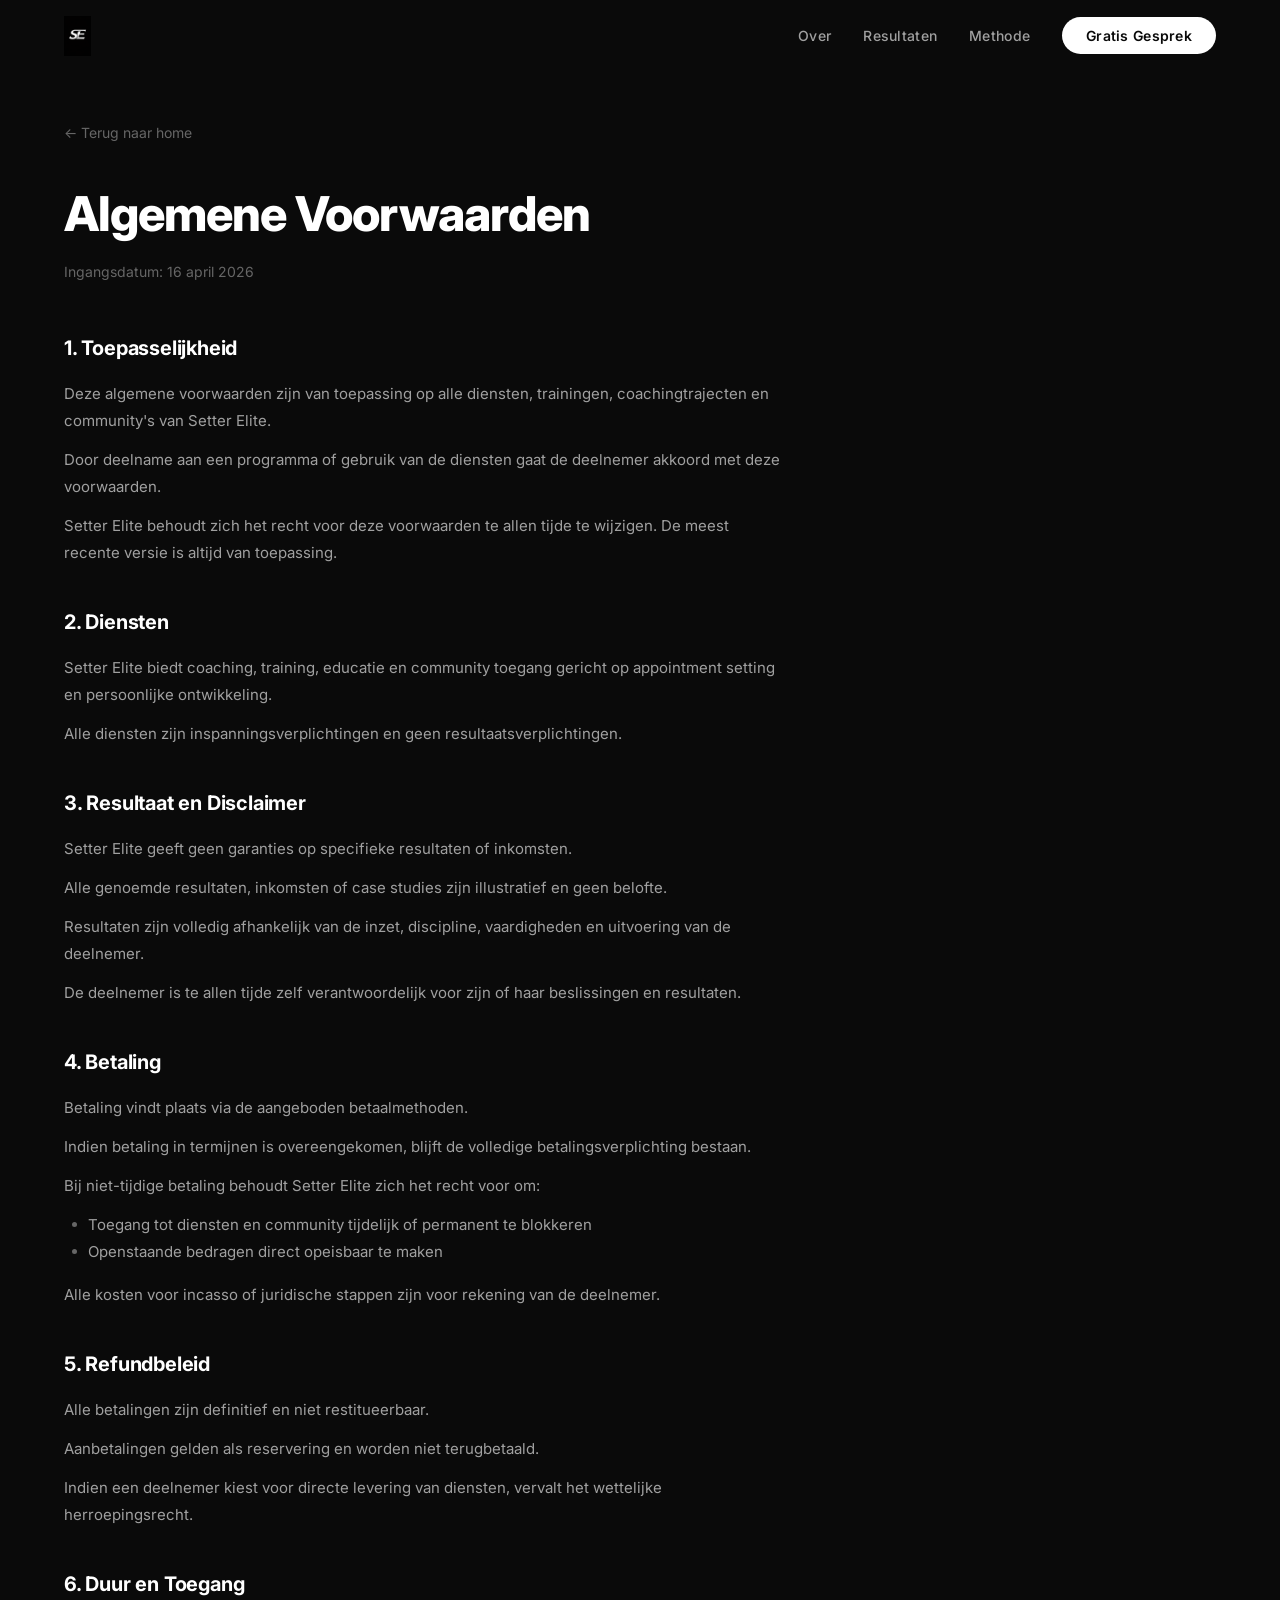
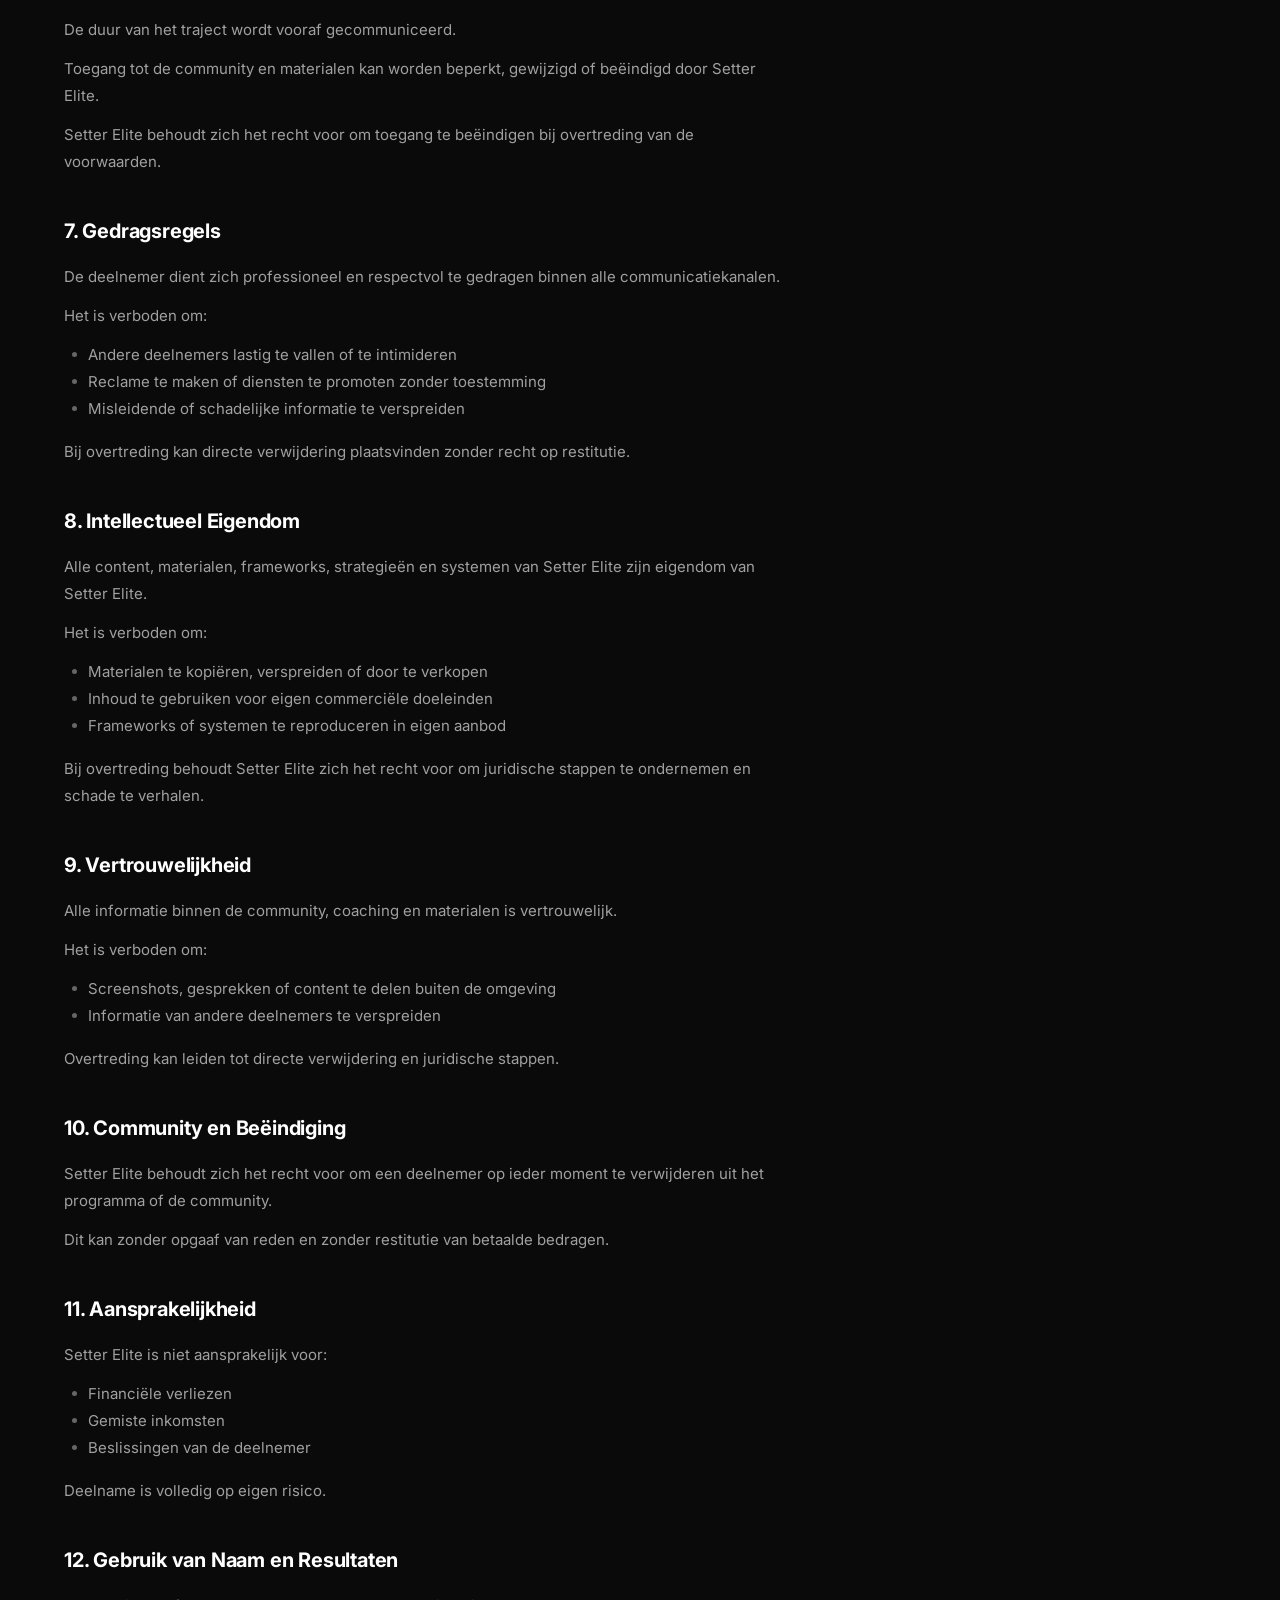
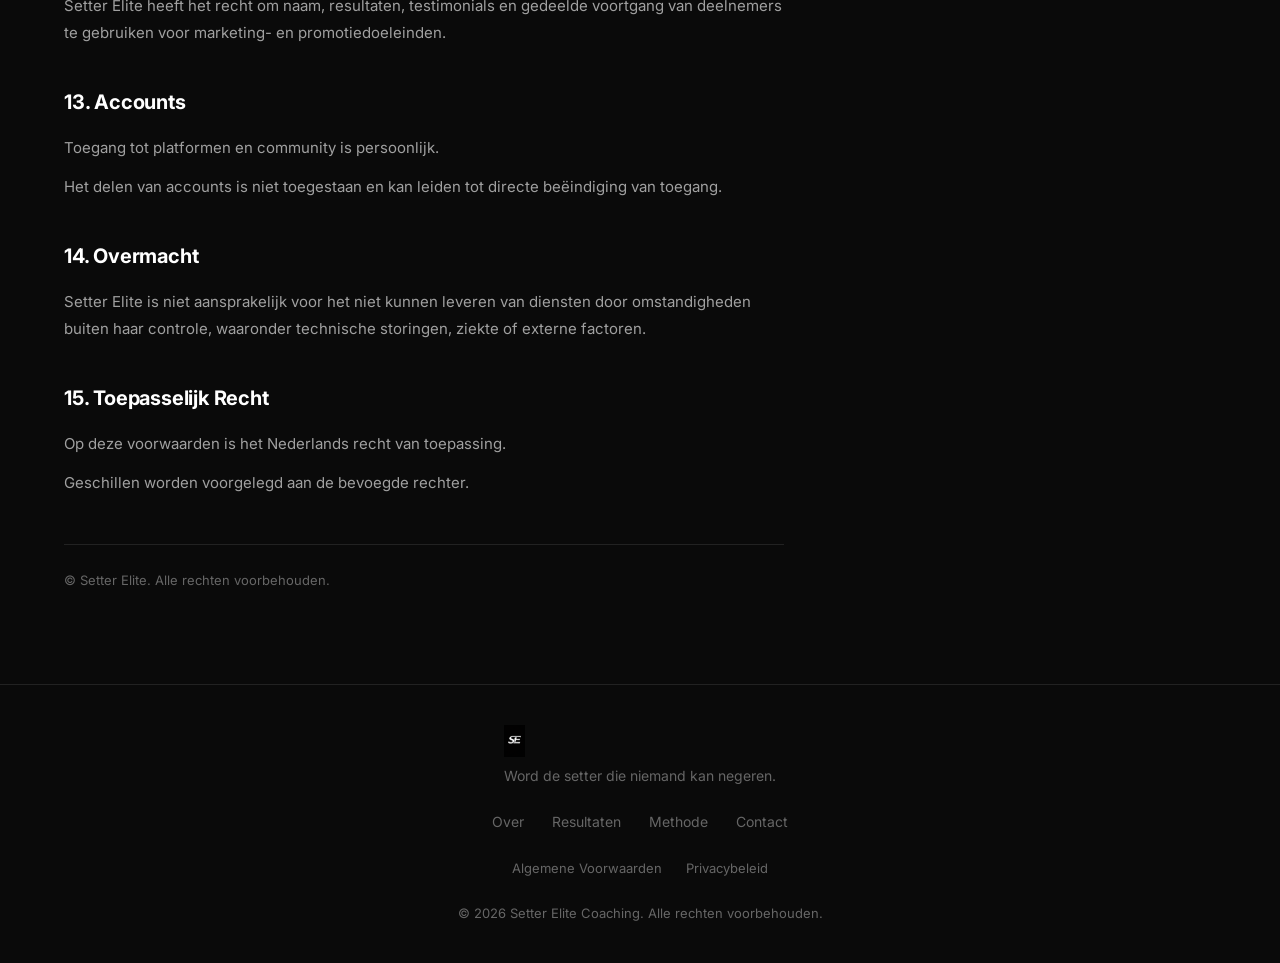
==== algemene-voorwaarden.html @ a8a3253e "Initial commit: Setter Elite Coaching website One-page landing site with hero, about, results, metho" ====
<!DOCTYPE html>
<html lang="nl">
<head>
    <meta charset="UTF-8">
    <meta name="viewport" content="width=device-width, initial-scale=1.0">
    <title>Algemene Voorwaarden | Setter Elite Coaching</title>
    <link rel="icon" href="images/logo.png" type="image/png">
    <link href="https://fonts.googleapis.com/css2?family=Inter:wght@400;500;600;700;800;900&display=swap" rel="stylesheet">
    <link rel="stylesheet" href="style.css">
    <link rel="stylesheet" href="legal.css">
</head>
<body>
    <nav class="navbar scrolled" id="navbar">
        <div class="container nav-container">
            <a href="index.html" class="nav-logo">
                <img src="images/logo.png" alt="Setter Elite Logo">
            </a>
            <ul class="nav-links" id="navLinks">
                <li><a href="index.html#over">Over</a></li>
                <li><a href="index.html#resultaten">Resultaten</a></li>
                <li><a href="index.html#methode">Methode</a></li>
                <li><a href="index.html#contact" class="nav-cta">Gratis Gesprek</a></li>
            </ul>
            <button class="hamburger" id="hamburger" aria-label="Menu">
                <span></span>
                <span></span>
                <span></span>
            </button>
        </div>
    </nav>

    <section class="legal-page">
        <div class="container">
            <a href="index.html" class="back-link">&larr; Terug naar home</a>
            <h1>Algemene Voorwaarden</h1>
            <p class="legal-date">Ingangsdatum: 16 april 2026</p>

            <div class="legal-content">
                <h2>1. Toepasselijkheid</h2>
                <p>Deze algemene voorwaarden zijn van toepassing op alle diensten, trainingen, coachingtrajecten en community's van Setter Elite.</p>
                <p>Door deelname aan een programma of gebruik van de diensten gaat de deelnemer akkoord met deze voorwaarden.</p>
                <p>Setter Elite behoudt zich het recht voor deze voorwaarden te allen tijde te wijzigen. De meest recente versie is altijd van toepassing.</p>

                <h2>2. Diensten</h2>
                <p>Setter Elite biedt coaching, training, educatie en community toegang gericht op appointment setting en persoonlijke ontwikkeling.</p>
                <p>Alle diensten zijn inspanningsverplichtingen en geen resultaatsverplichtingen.</p>

                <h2>3. Resultaat en Disclaimer</h2>
                <p>Setter Elite geeft geen garanties op specifieke resultaten of inkomsten.</p>
                <p>Alle genoemde resultaten, inkomsten of case studies zijn illustratief en geen belofte.</p>
                <p>Resultaten zijn volledig afhankelijk van de inzet, discipline, vaardigheden en uitvoering van de deelnemer.</p>
                <p>De deelnemer is te allen tijde zelf verantwoordelijk voor zijn of haar beslissingen en resultaten.</p>

                <h2>4. Betaling</h2>
                <p>Betaling vindt plaats via de aangeboden betaalmethoden.</p>
                <p>Indien betaling in termijnen is overeengekomen, blijft de volledige betalingsverplichting bestaan.</p>
                <p>Bij niet-tijdige betaling behoudt Setter Elite zich het recht voor om:</p>
                <ul>
                    <li>Toegang tot diensten en community tijdelijk of permanent te blokkeren</li>
                    <li>Openstaande bedragen direct opeisbaar te maken</li>
                </ul>
                <p>Alle kosten voor incasso of juridische stappen zijn voor rekening van de deelnemer.</p>

                <h2>5. Refundbeleid</h2>
                <p>Alle betalingen zijn definitief en niet restitueerbaar.</p>
                <p>Aanbetalingen gelden als reservering en worden niet terugbetaald.</p>
                <p>Indien een deelnemer kiest voor directe levering van diensten, vervalt het wettelijke herroepingsrecht.</p>

                <h2>6. Duur en Toegang</h2>
                <p>De duur van het traject wordt vooraf gecommuniceerd.</p>
                <p>Toegang tot de community en materialen kan worden beperkt, gewijzigd of beëindigd door Setter Elite.</p>
                <p>Setter Elite behoudt zich het recht voor om toegang te beëindigen bij overtreding van de voorwaarden.</p>

                <h2>7. Gedragsregels</h2>
                <p>De deelnemer dient zich professioneel en respectvol te gedragen binnen alle communicatiekanalen.</p>
                <p>Het is verboden om:</p>
                <ul>
                    <li>Andere deelnemers lastig te vallen of te intimideren</li>
                    <li>Reclame te maken of diensten te promoten zonder toestemming</li>
                    <li>Misleidende of schadelijke informatie te verspreiden</li>
                </ul>
                <p>Bij overtreding kan directe verwijdering plaatsvinden zonder recht op restitutie.</p>

                <h2>8. Intellectueel Eigendom</h2>
                <p>Alle content, materialen, frameworks, strategieën en systemen van Setter Elite zijn eigendom van Setter Elite.</p>
                <p>Het is verboden om:</p>
                <ul>
                    <li>Materialen te kopiëren, verspreiden of door te verkopen</li>
                    <li>Inhoud te gebruiken voor eigen commerciële doeleinden</li>
                    <li>Frameworks of systemen te reproduceren in eigen aanbod</li>
                </ul>
                <p>Bij overtreding behoudt Setter Elite zich het recht voor om juridische stappen te ondernemen en schade te verhalen.</p>

                <h2>9. Vertrouwelijkheid</h2>
                <p>Alle informatie binnen de community, coaching en materialen is vertrouwelijk.</p>
                <p>Het is verboden om:</p>
                <ul>
                    <li>Screenshots, gesprekken of content te delen buiten de omgeving</li>
                    <li>Informatie van andere deelnemers te verspreiden</li>
                </ul>
                <p>Overtreding kan leiden tot directe verwijdering en juridische stappen.</p>

                <h2>10. Community en Beëindiging</h2>
                <p>Setter Elite behoudt zich het recht voor om een deelnemer op ieder moment te verwijderen uit het programma of de community.</p>
                <p>Dit kan zonder opgaaf van reden en zonder restitutie van betaalde bedragen.</p>

                <h2>11. Aansprakelijkheid</h2>
                <p>Setter Elite is niet aansprakelijk voor:</p>
                <ul>
                    <li>Financiële verliezen</li>
                    <li>Gemiste inkomsten</li>
                    <li>Beslissingen van de deelnemer</li>
                </ul>
                <p>Deelname is volledig op eigen risico.</p>

                <h2>12. Gebruik van Naam en Resultaten</h2>
                <p>Setter Elite heeft het recht om naam, resultaten, testimonials en gedeelde voortgang van deelnemers te gebruiken voor marketing- en promotiedoeleinden.</p>

                <h2>13. Accounts</h2>
                <p>Toegang tot platformen en community is persoonlijk.</p>
                <p>Het delen van accounts is niet toegestaan en kan leiden tot directe beëindiging van toegang.</p>

                <h2>14. Overmacht</h2>
                <p>Setter Elite is niet aansprakelijk voor het niet kunnen leveren van diensten door omstandigheden buiten haar controle, waaronder technische storingen, ziekte of externe factoren.</p>

                <h2>15. Toepasselijk Recht</h2>
                <p>Op deze voorwaarden is het Nederlands recht van toepassing.</p>
                <p>Geschillen worden voorgelegd aan de bevoegde rechter.</p>

                <p class="legal-copyright">&copy; Setter Elite. Alle rechten voorbehouden.</p>
            </div>
        </div>
    </section>

    <footer class="footer">
        <div class="container footer-container">
            <div class="footer-brand">
                <img src="images/logo.png" alt="Setter Elite Logo" class="footer-logo">
                <p>Word de setter die niemand kan negeren.</p>
            </div>
            <div class="footer-links">
                <a href="index.html#over">Over</a>
                <a href="index.html#resultaten">Resultaten</a>
                <a href="index.html#methode">Methode</a>
                <a href="index.html#contact">Contact</a>
            </div>
            <div class="footer-legal">
                <a href="algemene-voorwaarden.html">Algemene Voorwaarden</a>
                <a href="privacybeleid.html">Privacybeleid</a>
            </div>
            <div class="footer-bottom">
                <p>&copy; 2026 Setter Elite Coaching. Alle rechten voorbehouden.</p>
            </div>
        </div>
    </footer>

    <script src="script.js"></script>
</body>
</html>
---- style.css ----
/* ===== RESET & BASE ===== */
*, *::before, *::after {
    margin: 0;
    padding: 0;
    box-sizing: border-box;
}

:root {
    --bg-primary: #0a0a0a;
    --bg-secondary: #111111;
    --bg-card: #161616;
    --bg-card-hover: #1a1a1a;
    --text-primary: #ffffff;
    --text-secondary: #a0a0a0;
    --text-muted: #666666;
    --accent: #c0c0c0;
    --accent-light: #e0e0e0;
    --border: #222222;
    --border-light: #333333;
    --gradient: linear-gradient(135deg, #ffffff 0%, #a0a0a0 100%);
    --font: 'Inter', -apple-system, BlinkMacSystemFont, sans-serif;
    --radius: 12px;
    --radius-lg: 20px;
    --transition: 0.3s cubic-bezier(0.4, 0, 0.2, 1);
}

html {
    scroll-behavior: smooth;
    -webkit-font-smoothing: antialiased;
}

body {
    font-family: var(--font);
    background: var(--bg-primary);
    color: var(--text-primary);
    line-height: 1.6;
    overflow-x: hidden;
}

a {
    text-decoration: none;
    color: inherit;
}

img {
    max-width: 100%;
    height: auto;
    display: block;
}

.container {
    max-width: 1200px;
    margin: 0 auto;
    padding: 0 24px;
}

.text-gradient {
    background: var(--gradient);
    -webkit-background-clip: text;
    -webkit-text-fill-color: transparent;
    background-clip: text;
}

/* ===== NAVBAR ===== */
.navbar {
    position: fixed;
    top: 0;
    left: 0;
    right: 0;
    z-index: 1000;
    padding: 16px 0;
    transition: var(--transition);
    background: transparent;
}

.navbar.scrolled {
    background: rgba(10, 10, 10, 0.9);
    backdrop-filter: blur(20px);
    border-bottom: 1px solid var(--border);
    padding: 12px 0;
}

.nav-container {
    display: flex;
    align-items: center;
    justify-content: space-between;
}

.nav-logo img {
    height: 40px;
    width: auto;
}

.nav-links {
    display: flex;
    align-items: center;
    gap: 32px;
    list-style: none;
}

.nav-links a {
    font-size: 14px;
    font-weight: 500;
    color: var(--text-secondary);
    transition: var(--transition);
    letter-spacing: 0.02em;
}

.nav-links a:hover {
    color: var(--text-primary);
}

.nav-cta {
    background: var(--text-primary) !important;
    color: var(--bg-primary) !important;
    padding: 10px 24px;
    border-radius: 100px;
    font-weight: 600 !important;
    transition: var(--transition);
}

.nav-cta:hover {
    opacity: 0.9;
    transform: translateY(-1px);
}

.hamburger {
    display: none;
    flex-direction: column;
    gap: 5px;
    background: none;
    border: none;
    cursor: pointer;
    padding: 4px;
}

.hamburger span {
    width: 24px;
    height: 2px;
    background: var(--text-primary);
    transition: var(--transition);
    border-radius: 2px;
}

/* ===== HERO ===== */
.hero {
    min-height: 100vh;
    display: flex;
    align-items: center;
    position: relative;
    padding: 120px 0 80px;
    overflow: hidden;
}

.hero-bg-overlay {
    position: absolute;
    inset: 0;
    background: radial-gradient(ellipse at 70% 50%, rgba(255,255,255,0.03) 0%, transparent 60%);
}

.hero-container {
    display: grid;
    grid-template-columns: 1fr 1fr;
    gap: 60px;
    align-items: center;
    position: relative;
    z-index: 1;
}

.hero-label {
    font-size: 13px;
    font-weight: 600;
    letter-spacing: 0.15em;
    color: var(--accent);
    margin-bottom: 20px;
    text-transform: uppercase;
}

.hero h1 {
    font-size: clamp(36px, 5vw, 56px);
    font-weight: 800;
    line-height: 1.1;
    margin-bottom: 24px;
    letter-spacing: -0.02em;
}

.hero-subtitle {
    font-size: 18px;
    color: var(--text-secondary);
    line-height: 1.7;
    margin-bottom: 36px;
    max-width: 520px;
}

.hero-buttons {
    display: flex;
    gap: 16px;
    margin-bottom: 48px;
}

.btn {
    display: inline-flex;
    align-items: center;
    justify-content: center;
    padding: 14px 32px;
    border-radius: 100px;
    font-size: 15px;
    font-weight: 600;
    font-family: var(--font);
    cursor: pointer;
    transition: var(--transition);
    border: none;
    letter-spacing: 0.01em;
}

.btn-primary {
    background: var(--text-primary);
    color: var(--bg-primary);
}

.btn-primary:hover {
    opacity: 0.9;
    transform: translateY(-2px);
    box-shadow: 0 8px 30px rgba(255,255,255,0.15);
}

.btn-outline {
    background: transparent;
    color: var(--text-primary);
    border: 1px solid var(--border-light);
}

.btn-outline:hover {
    border-color: var(--text-secondary);
    background: rgba(255,255,255,0.05);
}

.btn-large {
    padding: 18px 40px;
    font-size: 16px;
}

.hero-stats {
    display: flex;
    align-items: center;
    gap: 24px;
}

.stat {
    display: flex;
    flex-direction: column;
    gap: 4px;
}

.stat-number {
    font-size: 24px;
    font-weight: 800;
    letter-spacing: -0.02em;
}

.stat-label {
    font-size: 13px;
    color: var(--text-muted);
    font-weight: 500;
}

.stat-divider {
    width: 1px;
    height: 40px;
    background: var(--border-light);
}

.hero-image {
    display: flex;
    justify-content: center;
    align-items: center;
}

.hero-image-wrapper {
    position: relative;
    width: 100%;
    max-width: 450px;
    border-radius: var(--radius-lg);
    overflow: hidden;
}

.hero-image-wrapper img {
    width: 100%;
    height: auto;
    object-fit: cover;
    border-radius: var(--radius-lg);
}

.hero-image-glow {
    position: absolute;
    inset: -20%;
    background: radial-gradient(circle, rgba(255,255,255,0.08) 0%, transparent 70%);
    pointer-events: none;
}

/* ===== SECTIONS ===== */
.section {
    padding: 100px 0;
}

.section-dark {
    background: var(--bg-secondary);
}

.section-header {
    text-align: center;
    margin-bottom: 60px;
}

.section-label {
    font-size: 13px;
    font-weight: 600;
    letter-spacing: 0.15em;
    color: var(--accent);
    margin-bottom: 16px;
    text-transform: uppercase;
}

.section-header h2 {
    font-size: clamp(28px, 4vw, 42px);
    font-weight: 800;
    line-height: 1.2;
    letter-spacing: -0.02em;
    margin-bottom: 16px;
}

.section-subtitle {
    font-size: 17px;
    color: var(--text-secondary);
    max-width: 600px;
    margin: 0 auto;
    line-height: 1.7;
}

/* ===== ABOUT CARDS ===== */
.about-grid {
    display: grid;
    grid-template-columns: repeat(3, 1fr);
    gap: 24px;
}

.about-card {
    background: var(--bg-card);
    border: 1px solid var(--border);
    border-radius: var(--radius-lg);
    padding: 36px;
    transition: var(--transition);
}

.about-card:hover {
    border-color: var(--border-light);
    transform: translateY(-4px);
    background: var(--bg-card-hover);
}

.about-icon {
    width: 48px;
    height: 48px;
    display: flex;
    align-items: center;
    justify-content: center;
    background: rgba(255,255,255,0.05);
    border-radius: 12px;
    margin-bottom: 20px;
    color: var(--accent-light);
}

.about-card h3 {
    font-size: 20px;
    font-weight: 700;
    margin-bottom: 12px;
    letter-spacing: -0.01em;
}

.about-card p {
    color: var(--text-secondary);
    font-size: 15px;
    line-height: 1.7;
}

/* ===== RESULTS ===== */
.results-grid {
    display: grid;
    grid-template-columns: repeat(2, 1fr);
    gap: 24px;
    max-width: 900px;
    margin: 0 auto;
}

.result-card {
    background: var(--bg-card);
    border: 1px solid var(--border);
    border-radius: var(--radius-lg);
    overflow: hidden;
    transition: var(--transition);
}

.result-card:hover {
    border-color: var(--border-light);
    transform: translateY(-4px);
}

.result-card-header {
    display: flex;
    align-items: center;
    gap: 14px;
    padding: 24px 24px 16px;
}

.result-avatar {
    width: 44px;
    height: 44px;
    border-radius: 50%;
    background: linear-gradient(135deg, #333, #555);
    display: flex;
    align-items: center;
    justify-content: center;
    font-weight: 700;
    font-size: 18px;
    flex-shrink: 0;
}

.result-card-header h4 {
    font-size: 16px;
    font-weight: 600;
}

.result-tag {
    font-size: 13px;
    color: var(--accent);
    font-weight: 500;
}

.result-screenshot {
    padding: 0 24px;
    margin-bottom: 16px;
}

.result-screenshot img {
    width: 100%;
    border-radius: var(--radius);
    border: 1px solid var(--border);
}

.result-quote {
    padding: 0 24px 24px;
}

.result-quote p {
    font-size: 14px;
    color: var(--text-secondary);
    font-style: italic;
    line-height: 1.7;
    border-left: 2px solid var(--border-light);
    padding-left: 16px;
}

.result-cta-card {
    display: flex;
    align-items: center;
    justify-content: center;
    background: var(--bg-secondary);
    border-style: dashed;
}

.result-cta-content {
    text-align: center;
    padding: 40px;
}

.result-cta-content h3 {
    font-size: 24px;
    font-weight: 700;
    margin-bottom: 12px;
}

.result-cta-content p {
    color: var(--text-secondary);
    margin-bottom: 24px;
    font-size: 15px;
}

/* ===== STEPS ===== */
.steps-grid {
    display: grid;
    grid-template-columns: repeat(4, 1fr);
    gap: 24px;
}

.step-card {
    background: var(--bg-card);
    border: 1px solid var(--border);
    border-radius: var(--radius-lg);
    padding: 36px;
    transition: var(--transition);
    position: relative;
}

.step-card:hover {
    border-color: var(--border-light);
    transform: translateY(-4px);
}

.step-number {
    font-size: 48px;
    font-weight: 900;
    background: linear-gradient(135deg, #333 0%, #1a1a1a 100%);
    -webkit-background-clip: text;
    -webkit-text-fill-color: transparent;
    background-clip: text;
    margin-bottom: 20px;
    line-height: 1;
}

.step-card h3 {
    font-size: 18px;
    font-weight: 700;
    margin-bottom: 12px;
}

.step-card p {
    color: var(--text-secondary);
    font-size: 14px;
    line-height: 1.7;
}

/* ===== CTA SECTION ===== */
.cta-section {
    padding: 100px 0;
}

.cta-box {
    background: var(--bg-secondary);
    border: 1px solid var(--border);
    border-radius: var(--radius-lg);
    padding: 80px;
    text-align: center;
    position: relative;
    overflow: hidden;
}

.cta-box::before {
    content: '';
    position: absolute;
    inset: 0;
    background: radial-gradient(circle at 50% 0%, rgba(255,255,255,0.03) 0%, transparent 60%);
    pointer-events: none;
}

.cta-content {
    position: relative;
    z-index: 1;
}

.cta-content h2 {
    font-size: clamp(28px, 4vw, 40px);
    font-weight: 800;
    line-height: 1.2;
    margin-bottom: 20px;
    letter-spacing: -0.02em;
}

.cta-text {
    font-size: 17px;
    color: var(--text-secondary);
    max-width: 550px;
    margin: 0 auto 32px;
    line-height: 1.7;
}

.cta-checklist {
    list-style: none;
    display: flex;
    flex-direction: column;
    align-items: center;
    gap: 12px;
    margin-bottom: 36px;
}

.cta-checklist li {
    display: flex;
    align-items: center;
    gap: 10px;
    font-size: 15px;
    color: var(--text-secondary);
}

.cta-checklist svg {
    color: var(--accent-light);
    flex-shrink: 0;
}

.calendly-inline-widget {
    margin-top: 32px;
    border-radius: var(--radius);
    overflow: hidden;
}

/* ===== FOOTER ===== */
.footer {
    border-top: 1px solid var(--border);
    padding: 40px 0;
}

.footer-container {
    display: flex;
    flex-direction: column;
    align-items: center;
    gap: 24px;
}

.footer-logo {
    height: 32px;
    width: auto;
    margin-bottom: 8px;
}

.footer-brand {
    text-align: center;
}

.footer-brand p {
    color: var(--text-muted);
    font-size: 14px;
}

.footer-links {
    display: flex;
    gap: 28px;
}

.footer-links a {
    font-size: 14px;
    color: var(--text-muted);
    transition: var(--transition);
}

.footer-links a:hover {
    color: var(--text-primary);
}

.footer-legal {
    display: flex;
    gap: 24px;
}

.footer-legal a {
    font-size: 13px;
    color: var(--text-muted);
    transition: var(--transition);
}

.footer-legal a:hover {
    color: var(--text-primary);
}

.footer-bottom p {
    font-size: 13px;
    color: var(--text-muted);
}

/* ===== RESPONSIVE ===== */
@media (max-width: 1024px) {
    .steps-grid {
        grid-template-columns: repeat(2, 1fr);
    }
}

@media (max-width: 768px) {
    .nav-links {
        display: none;
        position: fixed;
        top: 0;
        left: 0;
        right: 0;
        bottom: 0;
        background: rgba(10, 10, 10, 0.98);
        flex-direction: column;
        align-items: center;
        justify-content: center;
        gap: 28px;
        z-index: 999;
    }

    .nav-links.active {
        display: flex;
    }

    .nav-links a {
        font-size: 20px;
    }

    .hamburger {
        display: flex;
        z-index: 1001;
    }

    .hamburger.active span:nth-child(1) {
        transform: rotate(45deg) translate(5px, 5px);
    }

    .hamburger.active span:nth-child(2) {
        opacity: 0;
    }

    .hamburger.active span:nth-child(3) {
        transform: rotate(-45deg) translate(5px, -5px);
    }

    .hero-container {
        grid-template-columns: 1fr;
        text-align: center;
        gap: 40px;
    }

    .hero-subtitle {
        margin-left: auto;
        margin-right: auto;
    }

    .hero-buttons {
        justify-content: center;
        flex-wrap: wrap;
    }

    .hero-stats {
        justify-content: center;
        flex-wrap: wrap;
    }

    .hero-image {
        order: -1;
    }

    .hero-image-wrapper {
        max-width: 300px;
    }

    .about-grid {
        grid-template-columns: 1fr;
    }

    .results-grid {
        grid-template-columns: 1fr;
    }

    .steps-grid {
        grid-template-columns: 1fr;
    }

    .cta-box {
        padding: 48px 24px;
    }

    .section {
        padding: 72px 0;
    }

    .footer-links {
        flex-wrap: wrap;
        justify-content: center;
    }
}

@media (max-width: 480px) {
    .hero-stats {
        flex-direction: column;
        gap: 16px;
        align-items: center;
    }

    .stat-divider {
        width: 40px;
        height: 1px;
    }

    .stat {
        align-items: center;
        text-align: center;
    }

    .hero-buttons {
        flex-direction: column;
        align-items: center;
    }

    .btn {
        width: 100%;
        max-width: 280px;
    }
}

/* ===== ANIMATIONS ===== */
@keyframes fadeInUp {
    from {
        opacity: 0;
        transform: translateY(30px);
    }
    to {
        opacity: 1;
        transform: translateY(0);
    }
}

.animate-in {
    animation: fadeInUp 0.6s ease forwards;
    opacity: 0;
}

.animate-in:nth-child(2) { animation-delay: 0.1s; }
.animate-in:nth-child(3) { animation-delay: 0.2s; }
.animate-in:nth-child(4) { animation-delay: 0.3s; }
---- legal.css ----
.legal-page {
    padding: 120px 0 80px;
    min-height: 100vh;
}

.back-link {
    display: inline-block;
    font-size: 14px;
    color: var(--text-muted);
    margin-bottom: 32px;
    transition: var(--transition);
}

.back-link:hover {
    color: var(--text-primary);
}

.legal-page h1 {
    font-size: clamp(32px, 4vw, 48px);
    font-weight: 800;
    letter-spacing: -0.02em;
    margin-bottom: 8px;
}

.legal-date {
    font-size: 14px;
    color: var(--text-muted);
    margin-bottom: 48px;
}

.legal-content {
    max-width: 720px;
}

.legal-content h2 {
    font-size: 20px;
    font-weight: 700;
    margin-top: 40px;
    margin-bottom: 16px;
    letter-spacing: -0.01em;
}

.legal-content p {
    color: var(--text-secondary);
    font-size: 15px;
    line-height: 1.8;
    margin-bottom: 12px;
}

.legal-content ul {
    list-style: none;
    padding: 0;
    margin-bottom: 16px;
}

.legal-content ul li {
    color: var(--text-secondary);
    font-size: 15px;
    line-height: 1.8;
    padding-left: 24px;
    position: relative;
}

.legal-content ul li::before {
    content: '';
    position: absolute;
    left: 8px;
    top: 11px;
    width: 5px;
    height: 5px;
    border-radius: 50%;
    background: var(--text-muted);
}

.legal-copyright {
    margin-top: 48px;
    padding-top: 24px;
    border-top: 1px solid var(--border);
    color: var(--text-muted) !important;
    font-size: 13px !important;
}
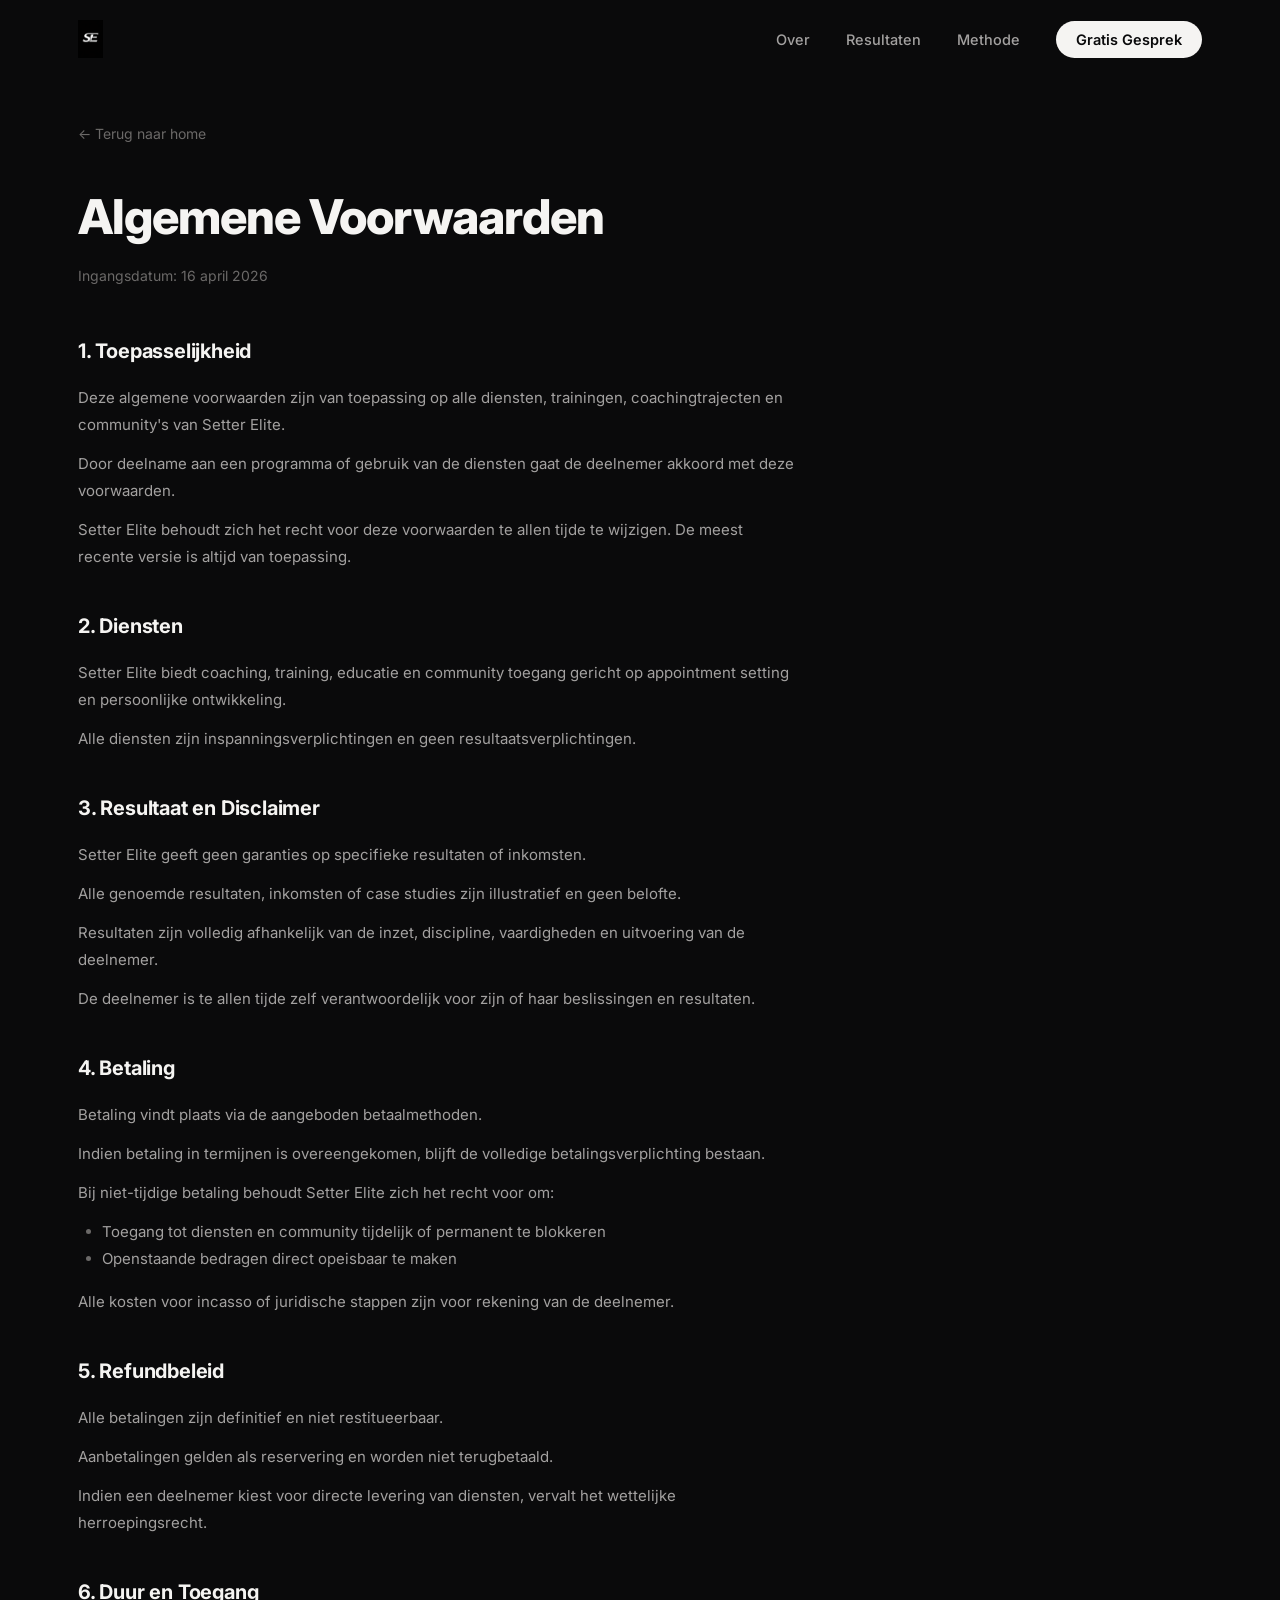
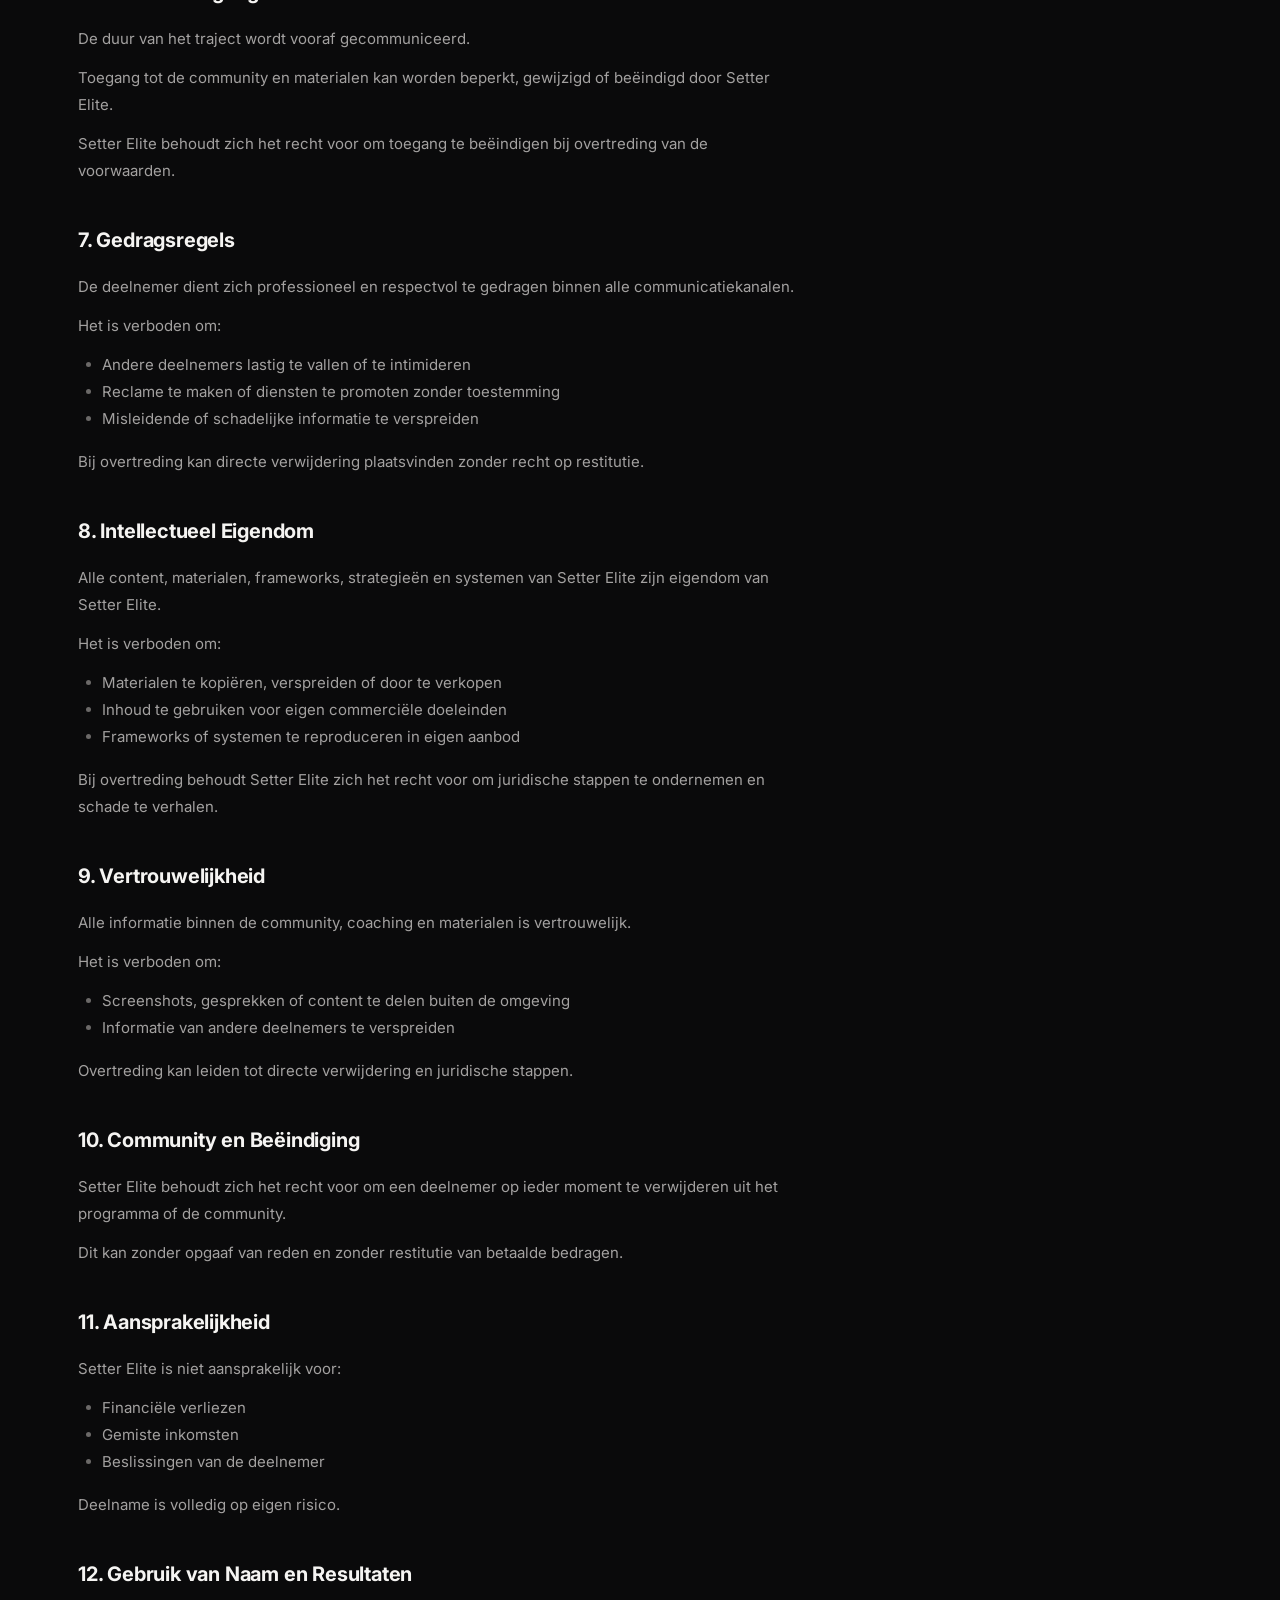
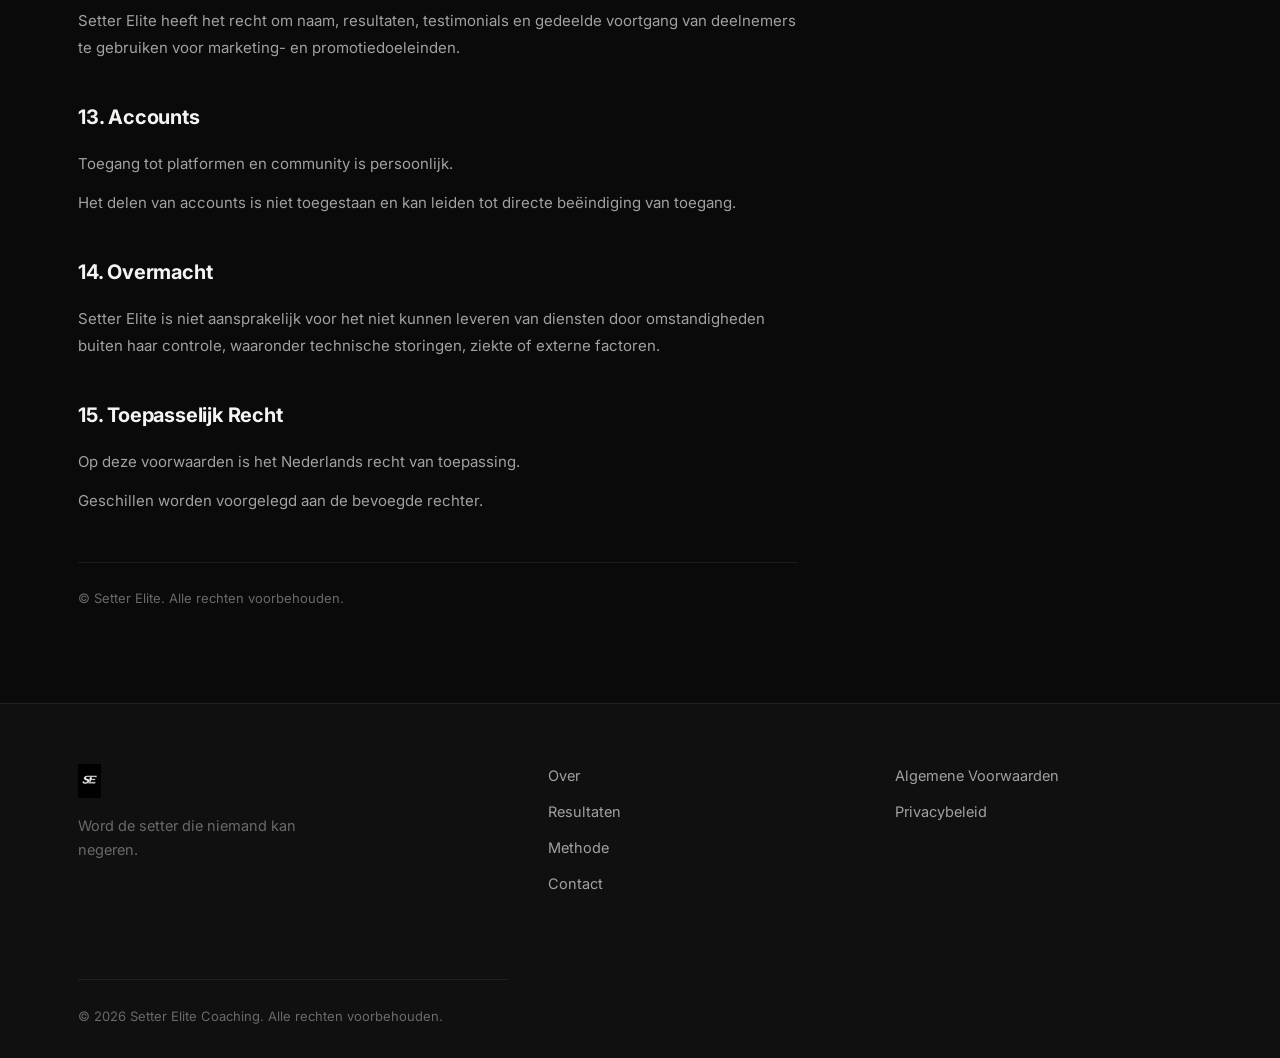
==== commit cdbfd720: "Google Analytics (gtag G-WV6FJV6LP4) op alle pagina's Co-Authored-By: Claude Fable 5 <noreply@anthro" ====
--- a/algemene-voorwaarden.html
+++ b/algemene-voorwaarden.html
@@ -2,6 +2,15 @@
 <html lang="nl">
 <head>
     <meta charset="UTF-8">
+    <!-- Google tag (gtag.js) -->
+    <script async src="https://www.googletagmanager.com/gtag/js?id=G-WV6FJV6LP4"></script>
+    <script>
+      window.dataLayer = window.dataLayer || [];
+      function gtag(){dataLayer.push(arguments);}
+      gtag('js', new Date());
+
+      gtag('config', 'G-WV6FJV6LP4');
+    </script>
     <meta name="viewport" content="width=device-width, initial-scale=1.0">
     <title>Algemene Voorwaarden | Setter Elite Coaching</title>
     <link rel="icon" href="images/logo.png" type="image/png">
--- a/style.css
+++ b/style.css
@@ -1,817 +1,417 @@
-/* ===== RESET & BASE ===== */
-*, *::before, *::after {
-    margin: 0;
-    padding: 0;
-    box-sizing: border-box;
-}
+/* ============================================================
+   SETTER ELITE — premium dark design system
+   ============================================================ */
+
+*, *::before, *::after { margin: 0; padding: 0; box-sizing: border-box; }
 
 :root {
-    --bg-primary: #0a0a0a;
-    --bg-secondary: #111111;
-    --bg-card: #161616;
-    --bg-card-hover: #1a1a1a;
-    --text-primary: #ffffff;
-    --text-secondary: #a0a0a0;
-    --text-muted: #666666;
-    --accent: #c0c0c0;
-    --accent-light: #e0e0e0;
-    --border: #222222;
-    --border-light: #333333;
-    --gradient: linear-gradient(135deg, #ffffff 0%, #a0a0a0 100%);
+    /* Warm-tinted near-black for premium depth (not flat gray) */
+    --bg-primary: #0a0a0b;
+    --bg-secondary: #101011;
+    --bg-card: #151517;
+    --bg-card-hover: #1b1b1e;
+    --text-primary: #f5f4f2;
+    --text-secondary: #a3a1a0;
+    --text-muted: #6b6968;
+    /* One disciplined warm accent — restrained champagne */
+    --accent: #2E9BEE;
+    --accent-soft: rgba(46, 155, 238, 0.12);
+    --border: rgba(255, 255, 255, 0.07);
+    --border-strong: rgba(255, 255, 255, 0.13);
+    --gradient-text: linear-gradient(120deg, #ffffff 0%, #c9def2 60%, #2E9BEE 100%);
     --font: 'Inter', -apple-system, BlinkMacSystemFont, sans-serif;
-    --radius: 12px;
-    --radius-lg: 20px;
-    --transition: 0.3s cubic-bezier(0.4, 0, 0.2, 1);
-}
-
-html {
-    scroll-behavior: smooth;
-    -webkit-font-smoothing: antialiased;
-}
+    --font-display: 'Inter Tight', 'Inter', -apple-system, sans-serif;
+    --radius: 14px;
+    --radius-lg: 22px;
+    --radius-xl: 30px;
+    --ease: cubic-bezier(0.22, 1, 0.36, 1);
+    --transition: 0.4s var(--ease);
+    --maxw: 1180px;
+}
+
+html { scroll-behavior: smooth; -webkit-font-smoothing: antialiased; text-rendering: optimizeLegibility; }
 
 body {
     font-family: var(--font);
     background: var(--bg-primary);
     color: var(--text-primary);
-    line-height: 1.6;
+    line-height: 1.65;
     overflow-x: hidden;
 }
 
-a {
-    text-decoration: none;
-    color: inherit;
-}
-
-img {
-    max-width: 100%;
-    height: auto;
-    display: block;
-}
-
-.container {
-    max-width: 1200px;
-    margin: 0 auto;
-    padding: 0 24px;
-}
+a { text-decoration: none; color: inherit; }
+img { max-width: 100%; height: auto; display: block; }
+ul { list-style: none; }
+
+.container { max-width: var(--maxw); margin: 0 auto; padding: 0 28px; }
+.container-narrow { max-width: 780px; }
 
 .text-gradient {
-    background: var(--gradient);
+    background: var(--gradient-text);
     -webkit-background-clip: text;
+    background-clip: text;
     -webkit-text-fill-color: transparent;
-    background-clip: text;
+}
+
+/* ===== Reveal on scroll ===== */
+.reveal { opacity: 0; transform: translateY(24px); transition: opacity 0.8s var(--ease), transform 0.8s var(--ease); }
+.reveal.animate-in { opacity: 1; transform: translateY(0); }
+@media (prefers-reduced-motion: reduce) {
+    .reveal { opacity: 1; transform: none; transition: none; }
+    html { scroll-behavior: auto; }
 }
 
 /* ===== NAVBAR ===== */
 .navbar {
-    position: fixed;
-    top: 0;
-    left: 0;
-    right: 0;
-    z-index: 1000;
-    padding: 16px 0;
+    position: fixed; top: 0; left: 0; right: 0; z-index: 1000;
+    padding: 20px 0; transition: var(--transition); background: transparent;
+}
+.navbar.scrolled {
+    background: rgba(10, 10, 11, 0.72);
+    backdrop-filter: blur(20px) saturate(160%);
+    -webkit-backdrop-filter: blur(20px) saturate(160%);
+    border-bottom: 1px solid var(--border);
+    padding: 13px 0;
+}
+.nav-container { display: flex; align-items: center; justify-content: space-between; }
+.nav-logo img { height: 38px; width: auto; }
+.nav-links { display: flex; align-items: center; gap: 36px; }
+.nav-links a { font-size: 14.5px; font-weight: 500; color: var(--text-secondary); transition: color 0.25s ease; }
+.nav-links a:hover { color: var(--text-primary); }
+.nav-cta {
+    background: var(--text-primary); color: #0a0a0b !important;
+    padding: 10px 20px; border-radius: 100px; font-weight: 600 !important;
     transition: var(--transition);
-    background: transparent;
-}
-
-.navbar.scrolled {
-    background: rgba(10, 10, 10, 0.9);
-    backdrop-filter: blur(20px);
-    border-bottom: 1px solid var(--border);
-    padding: 12px 0;
-}
-
-.nav-container {
-    display: flex;
-    align-items: center;
-    justify-content: space-between;
-}
-
-.nav-logo img {
-    height: 40px;
-    width: auto;
-}
-
-.nav-links {
-    display: flex;
-    align-items: center;
-    gap: 32px;
-    list-style: none;
-}
-
-.nav-links a {
-    font-size: 14px;
-    font-weight: 500;
-    color: var(--text-secondary);
-    transition: var(--transition);
-    letter-spacing: 0.02em;
-}
-
-.nav-links a:hover {
-    color: var(--text-primary);
-}
-
-.nav-cta {
-    background: var(--text-primary) !important;
-    color: var(--bg-primary) !important;
-    padding: 10px 24px;
-    border-radius: 100px;
-    font-weight: 600 !important;
-    transition: var(--transition);
-}
-
-.nav-cta:hover {
-    opacity: 0.9;
-    transform: translateY(-1px);
-}
-
-.hamburger {
-    display: none;
-    flex-direction: column;
-    gap: 5px;
-    background: none;
-    border: none;
-    cursor: pointer;
-    padding: 4px;
-}
-
-.hamburger span {
-    width: 24px;
-    height: 2px;
-    background: var(--text-primary);
-    transition: var(--transition);
-    border-radius: 2px;
-}
+}
+.nav-cta:hover { transform: translateY(-1px); box-shadow: 0 8px 24px rgba(255,255,255,0.12); }
+
+.hamburger { display: none; flex-direction: column; gap: 5px; background: none; border: none; cursor: pointer; padding: 6px; z-index: 1100; }
+.hamburger span { width: 24px; height: 2px; background: var(--text-primary); border-radius: 2px; transition: var(--transition); }
+.hamburger.active span:nth-child(1) { transform: translateY(7px) rotate(45deg); }
+.hamburger.active span:nth-child(2) { opacity: 0; }
+.hamburger.active span:nth-child(3) { transform: translateY(-7px) rotate(-45deg); }
 
 /* ===== HERO ===== */
-.hero {
-    min-height: 100vh;
-    display: flex;
-    align-items: center;
-    position: relative;
-    padding: 120px 0 80px;
-    overflow: hidden;
-}
-
-.hero-bg-overlay {
-    position: absolute;
-    inset: 0;
-    background: radial-gradient(ellipse at 70% 50%, rgba(255,255,255,0.03) 0%, transparent 60%);
-}
-
-.hero-container {
-    display: grid;
-    grid-template-columns: 1fr 1fr;
-    gap: 60px;
-    align-items: center;
-    position: relative;
-    z-index: 1;
-}
-
-.hero-label {
-    font-size: 13px;
-    font-weight: 600;
-    letter-spacing: 0.15em;
-    color: var(--accent);
-    margin-bottom: 20px;
-    text-transform: uppercase;
-}
+.hero { position: relative; padding: 180px 0 100px; overflow: hidden; }
+.hero-glow {
+    position: absolute; top: -10%; left: 50%; transform: translateX(-50%);
+    width: 900px; height: 700px; pointer-events: none;
+    background: radial-gradient(ellipse at center, rgba(46,155,238,0.10) 0%, rgba(46,155,238,0.04) 30%, transparent 65%);
+    filter: blur(20px);
+}
+.hero-grid-bg {
+    position: absolute; inset: 0; pointer-events: none; opacity: 0.35;
+    background-image:
+        linear-gradient(rgba(255,255,255,0.025) 1px, transparent 1px),
+        linear-gradient(90deg, rgba(255,255,255,0.025) 1px, transparent 1px);
+    background-size: 64px 64px;
+    -webkit-mask-image: radial-gradient(ellipse 80% 60% at 50% 30%, #000 30%, transparent 80%);
+    mask-image: radial-gradient(ellipse 80% 60% at 50% 30%, #000 30%, transparent 80%);
+}
+.hero-container { position: relative; display: grid; grid-template-columns: 1.15fr 0.85fr; gap: 60px; align-items: center; }
+
+.hero-badge {
+    display: inline-flex; align-items: center; gap: 9px;
+    padding: 7px 15px 7px 12px; border: 1px solid var(--border-strong);
+    border-radius: 100px; font-size: 13px; font-weight: 500; color: var(--text-secondary);
+    background: rgba(255,255,255,0.02); margin-bottom: 26px;
+}
+.hero-badge-dot { width: 7px; height: 7px; border-radius: 50%; background: var(--accent); box-shadow: 0 0 10px var(--accent); }
 
 .hero h1 {
-    font-size: clamp(36px, 5vw, 56px);
-    font-weight: 800;
-    line-height: 1.1;
-    margin-bottom: 24px;
-    letter-spacing: -0.02em;
-}
-
-.hero-subtitle {
-    font-size: 18px;
-    color: var(--text-secondary);
-    line-height: 1.7;
-    margin-bottom: 36px;
-    max-width: 520px;
-}
-
-.hero-buttons {
-    display: flex;
-    gap: 16px;
-    margin-bottom: 48px;
-}
+    font-family: var(--font-display); font-size: clamp(2.5rem, 5.4vw, 4.1rem);
+    font-weight: 700; line-height: 1.04; letter-spacing: -0.02em; margin-bottom: 24px;
+}
+.hero-subtitle { font-size: clamp(1.02rem, 1.5vw, 1.18rem); color: var(--text-secondary); max-width: 540px; margin-bottom: 36px; }
+
+.hero-buttons { display: flex; gap: 14px; flex-wrap: wrap; margin-bottom: 44px; }
 
 .btn {
-    display: inline-flex;
-    align-items: center;
-    justify-content: center;
-    padding: 14px 32px;
-    border-radius: 100px;
-    font-size: 15px;
-    font-weight: 600;
-    font-family: var(--font);
-    cursor: pointer;
-    transition: var(--transition);
-    border: none;
-    letter-spacing: 0.01em;
-}
-
-.btn-primary {
-    background: var(--text-primary);
-    color: var(--bg-primary);
-}
-
-.btn-primary:hover {
-    opacity: 0.9;
-    transform: translateY(-2px);
-    box-shadow: 0 8px 30px rgba(255,255,255,0.15);
-}
-
-.btn-outline {
-    background: transparent;
-    color: var(--text-primary);
-    border: 1px solid var(--border-light);
-}
-
-.btn-outline:hover {
-    border-color: var(--text-secondary);
-    background: rgba(255,255,255,0.05);
-}
-
-.btn-large {
-    padding: 18px 40px;
-    font-size: 16px;
-}
-
-.hero-stats {
-    display: flex;
-    align-items: center;
-    gap: 24px;
-}
-
-.stat {
-    display: flex;
-    flex-direction: column;
-    gap: 4px;
-}
-
-.stat-number {
-    font-size: 24px;
-    font-weight: 800;
-    letter-spacing: -0.02em;
-}
-
-.stat-label {
-    font-size: 13px;
-    color: var(--text-muted);
-    font-weight: 500;
-}
-
-.stat-divider {
-    width: 1px;
-    height: 40px;
-    background: var(--border-light);
-}
-
-.hero-image {
-    display: flex;
-    justify-content: center;
-    align-items: center;
-}
-
+    display: inline-flex; align-items: center; justify-content: center;
+    font-family: var(--font); font-size: 15px; font-weight: 600;
+    padding: 15px 28px; border-radius: 100px; cursor: pointer;
+    transition: var(--transition); border: 1px solid transparent; white-space: nowrap;
+}
+.btn-primary { background: var(--text-primary); color: #0a0a0b; }
+.btn-primary:hover { transform: translateY(-2px); box-shadow: 0 14px 40px rgba(255,255,255,0.16); }
+.btn-outline { background: rgba(255,255,255,0.02); color: var(--text-primary); border-color: var(--border-strong); }
+.btn-outline:hover { background: rgba(255,255,255,0.06); transform: translateY(-2px); }
+
+.hero-proof { display: flex; align-items: center; gap: 16px; }
+.hero-proof-avatars { display: flex; }
+.proof-avatar {
+    width: 38px; height: 38px; border-radius: 50%; margin-left: -10px;
+    display: grid; place-items: center; font-size: 14px; font-weight: 600;
+    background: linear-gradient(145deg, #26262a, #151517); color: var(--text-secondary);
+    border: 2px solid var(--bg-primary);
+}
+.proof-avatar:first-child { margin-left: 0; }
+.hero-proof p { font-size: 13.5px; color: var(--text-muted); max-width: 240px; line-height: 1.4; }
+
+.hero-image { position: relative; }
 .hero-image-wrapper {
-    position: relative;
-    width: 100%;
-    max-width: 450px;
-    border-radius: var(--radius-lg);
-    overflow: hidden;
-}
-
-.hero-image-wrapper img {
-    width: 100%;
-    height: auto;
-    object-fit: cover;
-    border-radius: var(--radius-lg);
-}
-
-.hero-image-glow {
-    position: absolute;
-    inset: -20%;
-    background: radial-gradient(circle, rgba(255,255,255,0.08) 0%, transparent 70%);
-    pointer-events: none;
-}
+    position: relative; border-radius: var(--radius-xl); overflow: hidden;
+    border: 1px solid var(--border-strong);
+    box-shadow: 0 40px 80px -30px rgba(0,0,0,0.8);
+    aspect-ratio: 4 / 5;
+}
+.hero-image-wrapper::after {
+    content: ''; position: absolute; inset: 0;
+    background: linear-gradient(to top, rgba(10,10,11,0.55) 0%, transparent 45%);
+}
+.hero-image-wrapper img { width: 100%; height: 100%; object-fit: cover; object-position: center 20%; }
+.hero-image-caption {
+    position: absolute; left: 20px; bottom: 18px; z-index: 2;
+    display: flex; flex-direction: column; line-height: 1.3;
+}
+.hero-image-caption strong { font-family: var(--font-display); font-size: 17px; font-weight: 600; }
+.hero-image-caption span { font-size: 13px; color: var(--text-secondary); }
+
+/* ===== MARQUEE ===== */
+.marquee-wrap {
+    border-top: 1px solid var(--border); border-bottom: 1px solid var(--border);
+    padding: 20px 0; overflow: hidden; background: var(--bg-secondary);
+    -webkit-mask-image: linear-gradient(90deg, transparent, #000 12%, #000 88%, transparent);
+    mask-image: linear-gradient(90deg, transparent, #000 12%, #000 88%, transparent);
+}
+.marquee { display: inline-flex; align-items: center; gap: 26px; white-space: nowrap; animation: scroll-x 28s linear infinite; }
+.marquee span { font-family: var(--font-display); font-size: 15px; font-weight: 500; color: var(--text-muted); text-transform: uppercase; letter-spacing: 0.08em; }
+.marquee .dot { color: var(--accent); }
+@keyframes scroll-x { to { transform: translateX(-50%); } }
+@media (prefers-reduced-motion: reduce) { .marquee { animation: none; } }
 
 /* ===== SECTIONS ===== */
-.section {
-    padding: 100px 0;
-}
-
-.section-dark {
-    background: var(--bg-secondary);
-}
-
-.section-header {
-    text-align: center;
-    margin-bottom: 60px;
-}
-
+.section { padding: 110px 0; position: relative; }
+.section-dark { background: var(--bg-secondary); }
+.section-header { max-width: 760px; margin: 0 auto 60px; text-align: center; }
 .section-label {
-    font-size: 13px;
-    font-weight: 600;
-    letter-spacing: 0.15em;
-    color: var(--accent);
-    margin-bottom: 16px;
-    text-transform: uppercase;
-}
-
+    display: inline-block; font-size: 13px; font-weight: 600; letter-spacing: 0.14em;
+    text-transform: uppercase; color: var(--accent); margin-bottom: 16px;
+}
 .section-header h2 {
-    font-size: clamp(28px, 4vw, 42px);
-    font-weight: 800;
-    line-height: 1.2;
-    letter-spacing: -0.02em;
-    margin-bottom: 16px;
-}
-
-.section-subtitle {
-    font-size: 17px;
-    color: var(--text-secondary);
-    max-width: 600px;
-    margin: 0 auto;
-    line-height: 1.7;
-}
-
-/* ===== ABOUT CARDS ===== */
-.about-grid {
-    display: grid;
-    grid-template-columns: repeat(3, 1fr);
-    gap: 24px;
-}
-
-.about-card {
-    background: var(--bg-card);
-    border: 1px solid var(--border);
-    border-radius: var(--radius-lg);
-    padding: 36px;
-    transition: var(--transition);
-}
-
-.about-card:hover {
-    border-color: var(--border-light);
-    transform: translateY(-4px);
-    background: var(--bg-card-hover);
-}
-
-.about-icon {
-    width: 48px;
-    height: 48px;
-    display: flex;
-    align-items: center;
-    justify-content: center;
-    background: rgba(255,255,255,0.05);
-    border-radius: 12px;
-    margin-bottom: 20px;
-    color: var(--accent-light);
-}
-
-.about-card h3 {
-    font-size: 20px;
-    font-weight: 700;
-    margin-bottom: 12px;
-    letter-spacing: -0.01em;
-}
-
-.about-card p {
-    color: var(--text-secondary);
-    font-size: 15px;
-    line-height: 1.7;
-}
+    font-family: var(--font-display); font-size: clamp(1.9rem, 3.8vw, 2.9rem);
+    font-weight: 700; line-height: 1.12; letter-spacing: -0.02em;
+}
+.section-subtitle { margin-top: 20px; font-size: 1.08rem; color: var(--text-secondary); }
+
+/* ===== TRANSFORMATIE ===== */
+.transform-grid { display: grid; grid-template-columns: 1fr auto 1fr; gap: 24px; align-items: stretch; max-width: 1000px; margin: 0 auto; }
+.transform-card { padding: 38px 34px; border-radius: var(--radius-lg); border: 1px solid var(--border); }
+.transform-from { background: var(--bg-card); }
+.transform-to { background: linear-gradient(160deg, rgba(46,155,238,0.09), rgba(46,155,238,0.02)); border-color: rgba(46,155,238,0.22); }
+.transform-tag {
+    display: inline-block; font-size: 12.5px; font-weight: 600; letter-spacing: 0.1em; text-transform: uppercase;
+    color: var(--text-muted); margin-bottom: 22px; padding-bottom: 14px; border-bottom: 1px solid var(--border); width: 100%;
+}
+.transform-tag-light { color: var(--accent); border-color: rgba(46,155,238,0.2); }
+.transform-list li { position: relative; padding-left: 26px; margin-bottom: 15px; color: var(--text-secondary); font-size: 15.5px; }
+.transform-list li::before {
+    content: ''; position: absolute; left: 0; top: 9px; width: 7px; height: 7px; border-radius: 50%;
+    background: var(--text-muted);
+}
+.transform-to .transform-list li { color: var(--text-primary); }
+.transform-to .transform-list li::before { background: var(--accent); box-shadow: 0 0 8px rgba(46,155,238,0.5); }
+.transform-arrow { display: grid; place-items: center; color: var(--accent); opacity: 0.7; }
+
+/* ===== STATS BAR ===== */
+.stats-bar {
+    display: grid; grid-template-columns: repeat(4, 1fr); gap: 1px;
+    background: var(--border); border: 1px solid var(--border);
+    border-radius: var(--radius-lg); overflow: hidden; margin-bottom: 56px;
+}
+.stat-block { background: var(--bg-card); padding: 34px 26px; text-align: center; }
+.stat-value { display: block; font-family: var(--font-display); font-size: clamp(2.2rem, 4vw, 3rem); font-weight: 700; letter-spacing: -0.02em; line-height: 1; }
+.stat-nowrap { font-size: clamp(1.7rem, 3vw, 2.3rem); }
+.stat-caption { display: block; margin-top: 12px; font-size: 13.5px; color: var(--text-muted); line-height: 1.4; }
 
 /* ===== RESULTS ===== */
-.results-grid {
-    display: grid;
-    grid-template-columns: repeat(2, 1fr);
-    gap: 24px;
-    max-width: 900px;
-    margin: 0 auto;
-}
-
+.results-grid { display: grid; grid-template-columns: repeat(auto-fill, minmax(340px, 1fr)); gap: 24px; }
 .result-card {
-    background: var(--bg-card);
-    border: 1px solid var(--border);
-    border-radius: var(--radius-lg);
-    overflow: hidden;
-    transition: var(--transition);
-}
-
-.result-card:hover {
-    border-color: var(--border-light);
-    transform: translateY(-4px);
-}
-
-.result-card-header {
-    display: flex;
-    align-items: center;
-    gap: 14px;
-    padding: 24px 24px 16px;
-}
-
+    background: var(--bg-card); border: 1px solid var(--border); border-radius: var(--radius-lg);
+    padding: 26px; transition: var(--transition);
+}
+.result-card:hover { background: var(--bg-card-hover); border-color: var(--border-strong); transform: translateY(-4px); }
+.result-card-header { display: flex; align-items: center; gap: 14px; margin-bottom: 20px; }
 .result-avatar {
-    width: 44px;
-    height: 44px;
-    border-radius: 50%;
-    background: linear-gradient(135deg, #333, #555);
-    display: flex;
-    align-items: center;
-    justify-content: center;
-    font-weight: 700;
-    font-size: 18px;
-    flex-shrink: 0;
-}
-
-.result-card-header h4 {
-    font-size: 16px;
-    font-weight: 600;
-}
-
-.result-tag {
-    font-size: 13px;
-    color: var(--accent);
-    font-weight: 500;
-}
-
-.result-screenshot {
-    padding: 0 24px;
-    margin-bottom: 16px;
-}
-
-.result-screenshot img {
-    width: 100%;
-    border-radius: var(--radius);
-    border: 1px solid var(--border);
-}
-
-.result-quote {
-    padding: 0 24px 24px;
-}
-
-.result-quote p {
-    font-size: 14px;
-    color: var(--text-secondary);
-    font-style: italic;
-    line-height: 1.7;
-    border-left: 2px solid var(--border-light);
-    padding-left: 16px;
-}
-
-.result-cta-card {
-    display: flex;
-    align-items: center;
-    justify-content: center;
-    background: var(--bg-secondary);
-    border-style: dashed;
-}
-
-.result-cta-content {
-    text-align: center;
-    padding: 40px;
-}
-
-.result-cta-content h3 {
-    font-size: 24px;
-    font-weight: 700;
-    margin-bottom: 12px;
-}
-
-.result-cta-content p {
-    color: var(--text-secondary);
-    margin-bottom: 24px;
-    font-size: 15px;
-}
+    width: 48px; height: 48px; border-radius: 50%; flex-shrink: 0;
+    display: grid; place-items: center; font-family: var(--font-display); font-size: 19px; font-weight: 700;
+    background: linear-gradient(145deg, var(--accent), #1B7FCB); color: #0a0a0b;
+}
+.result-meta h4 { font-family: var(--font-display); font-size: 16.5px; font-weight: 600; }
+.result-tag { font-size: 13px; color: var(--accent); }
+.result-screenshot { border-radius: var(--radius); overflow: hidden; border: 1px solid var(--border); margin-bottom: 20px; background: var(--bg-secondary); }
+.result-screenshot img { width: 100%; }
+.result-quote { font-size: 15px; color: var(--text-secondary); line-height: 1.6; font-style: italic; border-left: 2px solid var(--accent); padding-left: 16px; }
+.result-highlight { padding: 20px 22px; border-radius: var(--radius); background: linear-gradient(160deg, rgba(46,155,238,0.11), rgba(46,155,238,0.02)); border: 1px solid rgba(46,155,238,0.2); margin-bottom: 18px; }
+.result-highlight-value { display: block; font-family: var(--font-display); font-size: 2.3rem; font-weight: 700; letter-spacing: -0.02em; line-height: 1; }
+.result-highlight-label { display: block; font-size: 13.5px; color: var(--text-secondary); margin-top: 8px; }
+.result-screenshot-optional { margin-top: 16px; margin-bottom: 0; }
+
+/* Chat-message proof (recreatie van studenten-berichten) */
+.chat-proof { display: flex; flex-direction: column; gap: 10px; margin-top: 4px; }
+.chat-msg { background: #1c1c20; border: 1px solid var(--border); border-radius: 6px 16px 16px 16px; padding: 14px 16px 10px; }
+.chat-sender { display: block; font-size: 13px; font-weight: 600; color: var(--accent); margin-bottom: 6px; }
+.chat-text { font-size: 14.5px; color: var(--text-primary); line-height: 1.55; }
+.chat-time { display: block; text-align: right; font-size: 11.5px; color: var(--text-muted); margin-top: 4px; }
+.chat-reactions { align-self: flex-start; display: inline-flex; align-items: center; gap: 5px; background: #1c1c20; border: 1px solid var(--border); border-radius: 100px; padding: 4px 12px; font-size: 14px; letter-spacing: 1px; }
+.chat-reactions span { font-size: 12.5px; color: var(--text-secondary); margin-left: 3px; letter-spacing: 0; }
+
+.result-cta-card { display: grid; place-items: center; text-align: center; background: linear-gradient(160deg, rgba(46,155,238,0.1), rgba(46,155,238,0.02)); border-color: rgba(46,155,238,0.2); min-height: 300px; }
+.result-cta-content h3 { font-family: var(--font-display); font-size: 1.6rem; font-weight: 700; margin-bottom: 12px; }
+.result-cta-content p { color: var(--text-secondary); margin-bottom: 24px; max-width: 280px; }
+.results-disclaimer { text-align: center; font-size: 12.5px; color: var(--text-muted); margin-top: 28px; }
+
+/* ===== FEATURE GRID (programma) ===== */
+.feature-grid { display: grid; grid-template-columns: repeat(6, 1fr); gap: 22px; }
+.feature-card { grid-column: span 3; background: var(--bg-card); border: 1px solid var(--border); border-radius: var(--radius-lg); padding: 34px; transition: var(--transition); }
+.feature-card-wide { grid-column: span 3; }
+.feature-card:hover { background: var(--bg-card-hover); border-color: var(--border-strong); transform: translateY(-4px); }
+.feature-icon { width: 52px; height: 52px; border-radius: 14px; display: grid; place-items: center; margin-bottom: 22px; background: var(--accent-soft); border: 1px solid rgba(46,155,238,0.2); color: var(--accent); }
+.feature-icon svg { width: 24px; height: 24px; }
+.feature-card h3 { font-family: var(--font-display); font-size: 1.35rem; font-weight: 600; margin-bottom: 12px; }
+.feature-card p { color: var(--text-secondary); font-size: 15px; }
 
 /* ===== STEPS ===== */
-.steps-grid {
-    display: grid;
-    grid-template-columns: repeat(4, 1fr);
-    gap: 24px;
-}
-
-.step-card {
-    background: var(--bg-card);
-    border: 1px solid var(--border);
-    border-radius: var(--radius-lg);
-    padding: 36px;
-    transition: var(--transition);
-    position: relative;
-}
-
-.step-card:hover {
-    border-color: var(--border-light);
-    transform: translateY(-4px);
-}
-
-.step-number {
-    font-size: 48px;
-    font-weight: 900;
-    background: linear-gradient(135deg, #333 0%, #1a1a1a 100%);
-    -webkit-background-clip: text;
-    -webkit-text-fill-color: transparent;
-    background-clip: text;
-    margin-bottom: 20px;
-    line-height: 1;
-}
-
-.step-card h3 {
-    font-size: 18px;
-    font-weight: 700;
-    margin-bottom: 12px;
-}
-
-.step-card p {
-    color: var(--text-secondary);
-    font-size: 14px;
-    line-height: 1.7;
-}
-
-/* ===== CTA SECTION ===== */
-.cta-section {
-    padding: 100px 0;
-}
-
-.cta-box {
-    background: var(--bg-secondary);
-    border: 1px solid var(--border);
-    border-radius: var(--radius-lg);
-    padding: 80px;
-    text-align: center;
-    position: relative;
-    overflow: hidden;
-}
-
-.cta-box::before {
-    content: '';
-    position: absolute;
-    inset: 0;
-    background: radial-gradient(circle at 50% 0%, rgba(255,255,255,0.03) 0%, transparent 60%);
-    pointer-events: none;
-}
-
-.cta-content {
-    position: relative;
-    z-index: 1;
-}
-
-.cta-content h2 {
-    font-size: clamp(28px, 4vw, 40px);
-    font-weight: 800;
-    line-height: 1.2;
-    margin-bottom: 20px;
-    letter-spacing: -0.02em;
-}
-
-.cta-text {
-    font-size: 17px;
-    color: var(--text-secondary);
-    max-width: 550px;
-    margin: 0 auto 32px;
-    line-height: 1.7;
-}
-
-.cta-checklist {
-    list-style: none;
-    display: flex;
-    flex-direction: column;
-    align-items: center;
-    gap: 12px;
-    margin-bottom: 36px;
-}
-
-.cta-checklist li {
-    display: flex;
-    align-items: center;
-    gap: 10px;
-    font-size: 15px;
-    color: var(--text-secondary);
-}
-
-.cta-checklist svg {
-    color: var(--accent-light);
-    flex-shrink: 0;
-}
-
-.calendly-inline-widget {
-    margin-top: 32px;
-    border-radius: var(--radius);
-    overflow: hidden;
-}
+.steps-grid { display: grid; grid-template-columns: repeat(4, 1fr); gap: 22px; }
+.step-card { background: var(--bg-card); border: 1px solid var(--border); border-radius: var(--radius-lg); padding: 32px 28px; transition: var(--transition); position: relative; overflow: hidden; }
+.step-card:hover { border-color: var(--border-strong); transform: translateY(-4px); }
+.step-number { font-family: var(--font-display); font-size: 2.6rem; font-weight: 800; letter-spacing: -0.03em; color: transparent; -webkit-text-stroke: 1px rgba(46,155,238,0.35); margin-bottom: 18px; }
+.step-card h3 { font-family: var(--font-display); font-size: 1.25rem; font-weight: 600; margin-bottom: 10px; }
+.step-card p { color: var(--text-secondary); font-size: 14.5px; }
+
+/* ===== OVER CALVIN ===== */
+.about-split { display: grid; grid-template-columns: 0.85fr 1.15fr; gap: 56px; align-items: center; max-width: 1040px; margin: 0 auto; }
+.about-photo { border-radius: var(--radius-xl); overflow: hidden; border: 1px solid var(--border-strong); aspect-ratio: 4/5; box-shadow: 0 40px 80px -40px rgba(0,0,0,0.8); }
+.about-photo img { width: 100%; height: 100%; object-fit: cover; object-position: center 20%; }
+.about-text h2 { font-family: var(--font-display); font-size: clamp(1.8rem, 3.5vw, 2.6rem); font-weight: 700; line-height: 1.12; letter-spacing: -0.02em; margin: 14px 0 24px; }
+.about-text p { color: var(--text-secondary); margin-bottom: 18px; font-size: 1.02rem; }
+.about-quote { margin-top: 28px; padding: 22px 26px; border-left: 2px solid var(--accent); background: var(--accent-soft); border-radius: 0 var(--radius) var(--radius) 0; font-family: var(--font-display); font-size: 1.15rem; font-style: italic; color: var(--text-primary); line-height: 1.5; }
+
+/* ===== FAQ ===== */
+.faq-list { display: flex; flex-direction: column; gap: 12px; }
+.faq-item { background: var(--bg-card); border: 1px solid var(--border); border-radius: var(--radius); overflow: hidden; transition: var(--transition); }
+.faq-item[open] { border-color: var(--border-strong); }
+.faq-item summary { list-style: none; cursor: pointer; padding: 22px 26px; font-family: var(--font-display); font-size: 1.1rem; font-weight: 600; display: flex; justify-content: space-between; align-items: center; gap: 16px; }
+.faq-item summary::-webkit-details-marker { display: none; }
+.faq-item summary::after { content: '+'; font-size: 1.5rem; font-weight: 400; color: var(--accent); transition: transform 0.3s var(--ease); line-height: 1; }
+.faq-item[open] summary::after { transform: rotate(45deg); }
+.faq-item p { padding: 0 26px 24px; color: var(--text-secondary); font-size: 15.5px; }
+
+/* ===== CTA ===== */
+.cta-section { padding-bottom: 120px; }
+.cta-box { display: grid; grid-template-columns: 0.9fr 1.1fr; gap: 48px; align-items: start; background: var(--bg-card); border: 1px solid var(--border-strong); border-radius: var(--radius-xl); padding: 52px; position: relative; overflow: hidden; }
+.cta-box::before { content: ''; position: absolute; top: -50%; right: -10%; width: 500px; height: 500px; background: radial-gradient(circle, rgba(46,155,238,0.1), transparent 65%); pointer-events: none; }
+.cta-header { position: relative; }
+.cta-header h2 { font-family: var(--font-display); font-size: clamp(1.8rem, 3.5vw, 2.6rem); font-weight: 700; line-height: 1.12; letter-spacing: -0.02em; margin-bottom: 18px; }
+.cta-text { color: var(--text-secondary); margin-bottom: 28px; }
+.cta-checklist li { display: flex; align-items: center; gap: 12px; margin-bottom: 14px; font-size: 15.5px; font-weight: 500; }
+.cta-checklist svg { width: 20px; height: 20px; color: var(--accent); flex-shrink: 0; }
+.calendly-inline-widget { border-radius: var(--radius-lg); overflow: hidden; }
 
 /* ===== FOOTER ===== */
-.footer {
-    border-top: 1px solid var(--border);
-    padding: 40px 0;
-}
-
-.footer-container {
-    display: flex;
-    flex-direction: column;
-    align-items: center;
-    gap: 24px;
-}
-
-.footer-logo {
-    height: 32px;
-    width: auto;
-    margin-bottom: 8px;
-}
-
-.footer-brand {
-    text-align: center;
-}
-
-.footer-brand p {
-    color: var(--text-muted);
-    font-size: 14px;
-}
-
-.footer-links {
-    display: flex;
-    gap: 28px;
-}
-
-.footer-links a {
-    font-size: 14px;
-    color: var(--text-muted);
-    transition: var(--transition);
-}
-
-.footer-links a:hover {
-    color: var(--text-primary);
-}
-
-.footer-legal {
-    display: flex;
-    gap: 24px;
-}
-
-.footer-legal a {
-    font-size: 13px;
-    color: var(--text-muted);
-    transition: var(--transition);
-}
-
-.footer-legal a:hover {
-    color: var(--text-primary);
-}
-
-.footer-bottom p {
-    font-size: 13px;
-    color: var(--text-muted);
-}
-
-/* ===== RESPONSIVE ===== */
-@media (max-width: 1024px) {
-    .steps-grid {
-        grid-template-columns: repeat(2, 1fr);
+.footer { border-top: 1px solid var(--border); padding: 60px 0 30px; background: var(--bg-secondary); }
+.footer-container { display: grid; grid-template-columns: 1.4fr 1fr 1fr; gap: 40px; align-items: start; }
+.footer-logo { height: 34px; margin-bottom: 16px; }
+.footer-brand p { color: var(--text-muted); font-size: 14.5px; max-width: 240px; }
+.footer-links, .footer-legal { display: flex; flex-direction: column; gap: 12px; }
+.footer-links a, .footer-legal a { color: var(--text-secondary); font-size: 14.5px; transition: color 0.25s ease; }
+.footer-links a:hover, .footer-legal a:hover { color: var(--text-primary); }
+.footer-bottom { margin-top: 44px; padding-top: 26px; border-top: 1px solid var(--border); }
+.footer-bottom p { color: var(--text-muted); font-size: 13px; }
+
+/* ===== MOBILE STICKY CTA ===== */
+.mobile-cta { display: none; position: fixed; left: 16px; right: 16px; bottom: 16px; z-index: 900; text-align: center; padding: 16px; border-radius: 100px; background: var(--text-primary); color: #0a0a0b; font-weight: 600; font-size: 15px; box-shadow: 0 10px 40px rgba(0,0,0,0.5); }
+
+/* ============================================================
+   RESPONSIVE
+   ============================================================ */
+@media (max-width: 960px) {
+    .hero-container { grid-template-columns: 1fr; gap: 48px; }
+    .hero-image { max-width: 400px; }
+    .hero { padding-top: 150px; }
+    .transform-grid { grid-template-columns: 1fr; }
+    .transform-arrow { transform: rotate(90deg); padding: 4px 0; }
+    .stats-bar { grid-template-columns: repeat(2, 1fr); }
+    .feature-grid { grid-template-columns: 1fr 1fr; }
+    .feature-card, .feature-card-wide { grid-column: span 1; }
+    .steps-grid { grid-template-columns: 1fr 1fr; }
+    .about-split { grid-template-columns: 1fr; gap: 36px; max-width: 520px; }
+    .about-photo { max-width: 380px; }
+    .cta-box { grid-template-columns: 1fr; gap: 36px; padding: 40px 32px; }
+}
+
+@media (max-width: 680px) {
+    .container { padding: 0 20px; }
+    .nav-links {
+        position: fixed; inset: 0; flex-direction: column; justify-content: center; gap: 28px;
+        background: rgba(10,10,11,0.97); backdrop-filter: blur(24px);
+        transform: translateX(100%); transition: transform 0.45s var(--ease);
     }
-}
-
-@media (max-width: 768px) {
-    .nav-links {
-        display: none;
-        position: fixed;
-        top: 0;
-        left: 0;
-        right: 0;
-        bottom: 0;
-        background: rgba(10, 10, 10, 0.98);
-        flex-direction: column;
-        align-items: center;
-        justify-content: center;
-        gap: 28px;
-        z-index: 999;
-    }
-
-    .nav-links.active {
-        display: flex;
-    }
-
-    .nav-links a {
-        font-size: 20px;
-    }
-
-    .hamburger {
-        display: flex;
-        z-index: 1001;
-    }
-
-    .hamburger.active span:nth-child(1) {
-        transform: rotate(45deg) translate(5px, 5px);
-    }
-
-    .hamburger.active span:nth-child(2) {
-        opacity: 0;
-    }
-
-    .hamburger.active span:nth-child(3) {
-        transform: rotate(-45deg) translate(5px, -5px);
-    }
-
-    .hero-container {
-        grid-template-columns: 1fr;
-        text-align: center;
-        gap: 40px;
-    }
-
-    .hero-subtitle {
-        margin-left: auto;
-        margin-right: auto;
-    }
-
-    .hero-buttons {
-        justify-content: center;
-        flex-wrap: wrap;
-    }
-
-    .hero-stats {
-        justify-content: center;
-        flex-wrap: wrap;
-    }
-
-    .hero-image {
-        order: -1;
-    }
-
-    .hero-image-wrapper {
-        max-width: 300px;
-    }
-
-    .about-grid {
-        grid-template-columns: 1fr;
-    }
-
-    .results-grid {
-        grid-template-columns: 1fr;
-    }
-
-    .steps-grid {
-        grid-template-columns: 1fr;
-    }
-
-    .cta-box {
-        padding: 48px 24px;
-    }
-
-    .section {
-        padding: 72px 0;
-    }
-
-    .footer-links {
-        flex-wrap: wrap;
-        justify-content: center;
-    }
-}
-
-@media (max-width: 480px) {
-    .hero-stats {
-        flex-direction: column;
-        gap: 16px;
-        align-items: center;
-    }
-
-    .stat-divider {
-        width: 40px;
-        height: 1px;
-    }
-
-    .stat {
-        align-items: center;
-        text-align: center;
-    }
-
-    .hero-buttons {
-        flex-direction: column;
-        align-items: center;
-    }
-
-    .btn {
-        width: 100%;
-        max-width: 280px;
-    }
-}
-
-/* ===== ANIMATIONS ===== */
-@keyframes fadeInUp {
-    from {
-        opacity: 0;
-        transform: translateY(30px);
-    }
-    to {
-        opacity: 1;
-        transform: translateY(0);
-    }
-}
-
-.animate-in {
-    animation: fadeInUp 0.6s ease forwards;
-    opacity: 0;
-}
-
-.animate-in:nth-child(2) { animation-delay: 0.1s; }
-.animate-in:nth-child(3) { animation-delay: 0.2s; }
-.animate-in:nth-child(4) { animation-delay: 0.3s; }
+    .nav-links.active { transform: translateX(0); }
+    .nav-links a { font-size: 20px; }
+    .hamburger { display: flex; }
+    .section { padding: 80px 0; }
+    .hero { padding-top: 130px; }
+    .hero-buttons { flex-direction: column; }
+    .hero-buttons .btn { width: 100%; }
+    .feature-grid, .steps-grid { grid-template-columns: 1fr; }
+    .footer-container { grid-template-columns: 1fr; gap: 32px; }
+    .mobile-cta { display: block; }
+    .cta-box { padding: 32px 22px; }
+    body { padding-bottom: 80px; }
+}
+
+/* ===== CURRICULUM (6 levels) ===== */
+.cur-levels { max-width: 860px; margin: 0 auto; display: flex; flex-direction: column; gap: 18px; }
+.cur-level {
+    display: grid; grid-template-columns: 90px 1fr; gap: 24px; align-items: start;
+    background: var(--bg-card); border: 1px solid var(--border); border-radius: var(--radius-lg);
+    padding: 30px 32px; transition: var(--transition);
+}
+.cur-level:hover { border-color: var(--border-strong); transform: translateY(-2px); }
+.cur-level-num {
+    font-family: var(--font-display); font-size: 2.8rem; font-weight: 800; letter-spacing: -0.03em;
+    color: transparent; -webkit-text-stroke: 1px rgba(46,155,238,0.4); line-height: 1;
+}
+.cur-level-tag { display: block; font-size: 12.5px; font-weight: 600; letter-spacing: 0.1em; text-transform: uppercase; color: var(--accent); margin-bottom: 8px; }
+.cur-level-body h3 { font-family: var(--font-display); font-size: 1.3rem; font-weight: 600; margin-bottom: 8px; }
+.cur-level-body p { color: var(--text-secondary); font-size: 14.5px; }
+@media (max-width: 960px) {
+    .cur-level { grid-template-columns: 64px 1fr; gap: 18px; padding: 24px; }
+    .cur-level-num { font-size: 2.1rem; }
+}
+
+/* ===== Inline resultaat-context ===== */
+.result-note { margin-top: 12px; font-size: 12.5px; color: var(--text-muted); line-height: 1.5; font-style: italic; }
+
+/* Coach trackrecord (uitklapbaar cv) */
+.sc-coach-track { margin-top: 1.25rem; text-align: left; }
+.sc-coach-track summary { cursor: pointer; list-style: none; display: inline-flex; align-items: center; gap: .5rem; font-weight: 600; font-size: .9rem; color: #fff; border: 1px solid rgba(255,255,255,.25); border-radius: 999px; padding: .55rem 1.1rem; transition: border-color .2s, background .2s; }
+.sc-coach-track summary::-webkit-details-marker { display: none; }
+.sc-coach-track summary::after { content: "\2192"; transition: transform .2s; }
+.sc-coach-track[open] summary::after { transform: rotate(90deg); }
+.sc-coach-track summary:hover { border-color: #fff; background: rgba(255,255,255,.06); }
+.sc-track-list { margin: 1rem 0 0; padding: 1rem 1.25rem; list-style: none; border: 1px solid rgba(255,255,255,.12); border-radius: 12px; background: rgba(255,255,255,.03); display: grid; gap: .75rem; }
+.sc-track-list li { font-size: .92rem; line-height: 1.5; color: rgba(255,255,255,.78); }
+.sc-track-year { display: block; font-size: .72rem; letter-spacing: .08em; text-transform: uppercase; color: rgba(255,255,255,.45); margin-bottom: .15rem; }
+
+/* Gastsprekers foto-rij */
+.sc-speakers { display: flex; flex-wrap: wrap; gap: 1rem; margin-top: 1.1rem; }
+.sc-speaker { margin: 0; display: flex; flex-direction: column; align-items: center; gap: .4rem; }
+.sc-speaker img { width: 56px; height: 56px; border-radius: 50%; object-fit: cover; border: 1px solid rgba(255,255,255,.25); background: rgba(255,255,255,.06); }
+.sc-speaker figcaption { font-size: .75rem; color: rgba(255,255,255,.6); }
+
+/* Praktijkfoto in calltype-kaart */
+.sc-calltype-photo { margin: 1.1rem 0 0; }
+.sc-calltype-photo img { width: 100%; border-radius: 12px; border: 1px solid rgba(255,255,255,.12); display: block; }
+.sc-calltype-photo figcaption { font-size: .75rem; color: rgba(255,255,255,.55); margin-top: .45rem; }
+
+/* Placeholder zolang een foto nog niet is aangeleverd */
+.sc-photo-missing img { display: none; }
+.sc-photo-missing::before { content: "Foto volgt"; display: flex; align-items: center; justify-content: center; height: 90px; border: 1px dashed rgba(255,255,255,.25); border-radius: 12px; color: rgba(255,255,255,.4); font-size: .8rem; }
+
+/* Event aftermovie */
+.sc-event-video { margin: 0 auto 2rem; max-width: 720px; }
+.sc-event-video video { width: 100%; border-radius: 16px; border: 1px solid rgba(255,255,255,.12); display: block; background: #000; }
+.sc-event-video figcaption { font-size: .8rem; color: rgba(255,255,255,.55); margin-top: .5rem; text-align: center; }
+.sc-event-video.sc-photo-missing video { display: none; }
